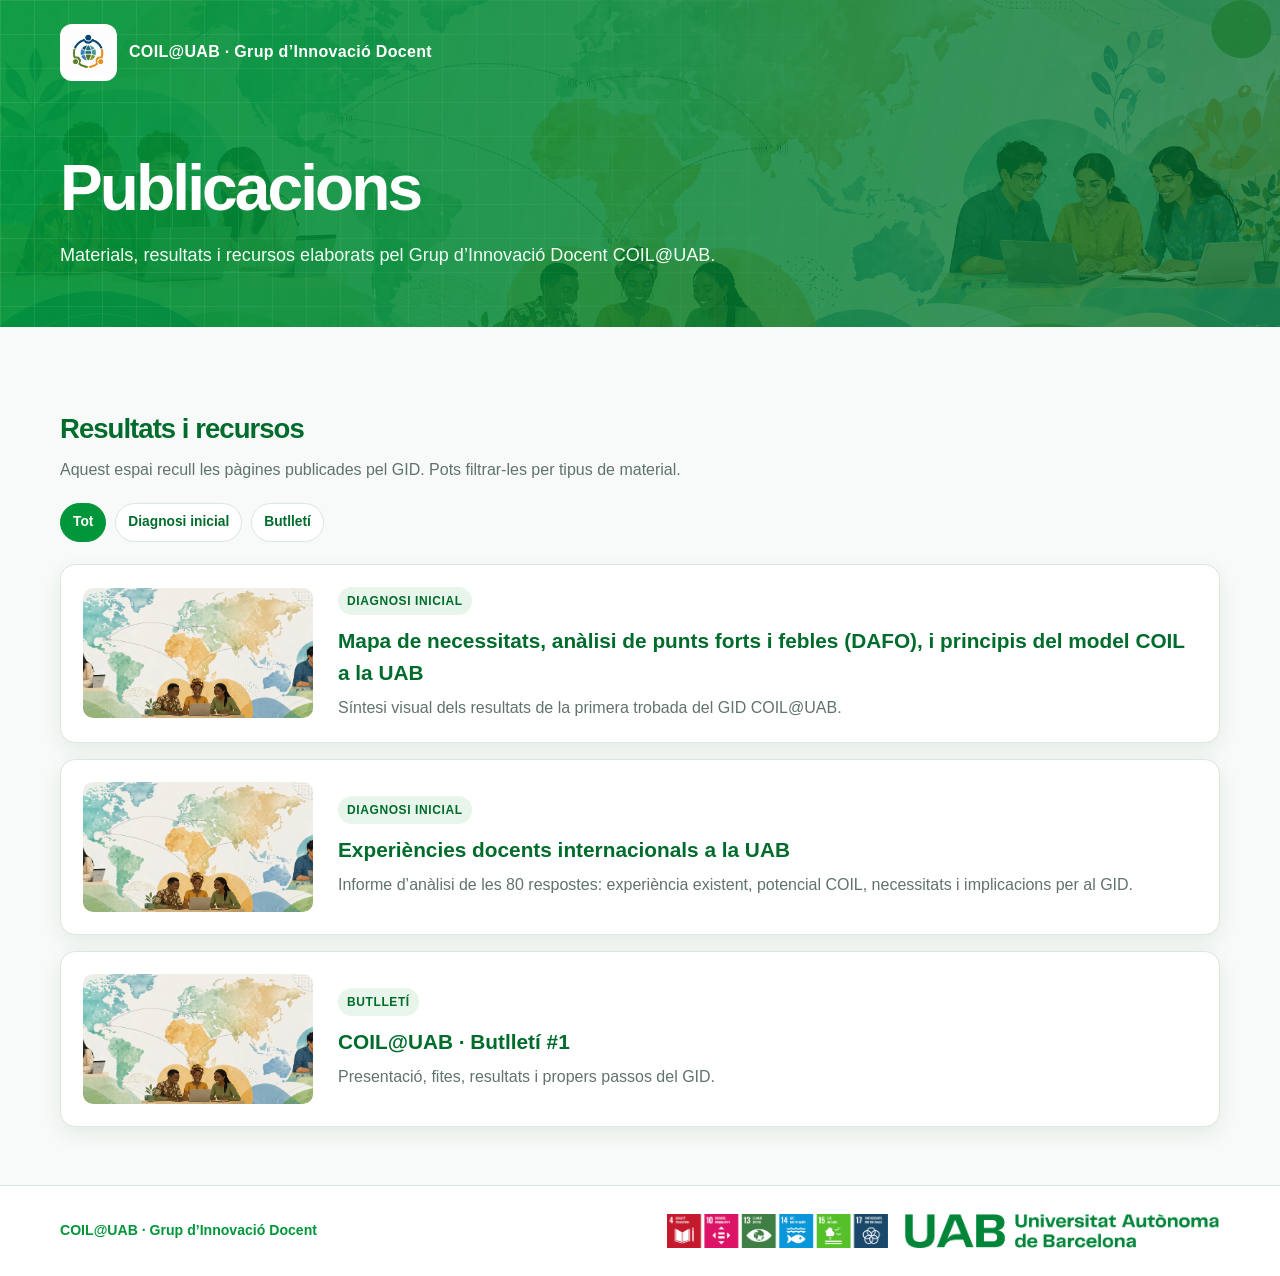
==== index.html @ 3a4523ae "Add publication filters to index" ====
<!doctype html><html lang="ca"><head><meta charset="utf-8"><meta name="viewport" content="width=device-width,initial-scale=1"><title>COIL@UAB | Publicacions</title><link rel="stylesheet" href="site.css"><style>.index-hero .hero-content{padding-top:74px}.publication-list{display:grid;gap:16px}.publication{display:grid;grid-template-columns:230px 1fr;gap:25px;align-items:center;padding:22px;text-decoration:none;color:inherit}.publication:hover{transform:translateY(-3px);box-shadow:0 12px 24px rgba(20,65,38,.14)}.publication img{width:100%;height:130px;object-fit:cover;border-radius:10px}.tag{display:inline-block;padding:5px 9px;border-radius:999px;background:var(--uab-soft);color:var(--uab-dark);font-weight:800;font-size:.75rem;text-transform:uppercase;letter-spacing:.05em}.publication h3{margin:10px 0 7px;color:var(--uab-dark);font-size:1.3rem}.publication p{margin:0;color:var(--muted)}.filters{display:flex;flex-wrap:wrap;gap:9px;margin:0 0 22px}.filter{padding:8px 12px;border:1px solid var(--line);border-radius:999px;background:#fff;color:var(--uab-dark);font:inherit;font-size:.86rem;font-weight:800;cursor:pointer}.filter[aria-pressed="true"],.filter:hover{background:var(--uab);border-color:var(--uab);color:#fff}.publication[hidden]{display:none}@media(max-width:650px){.publication{grid-template-columns:1fr}.publication img{height:155px}}</style><script src="site-shell.js" defer></script></head><body><header class="site-hero index-hero"><div data-site-header></div><div class="wrap hero-content"><h1>Publicacions</h1><p class="lead">Materials, resultats i recursos elaborats pel Grup d’Innovació Docent COIL@UAB.</p></div></header><main class="wrap page-main"><section><h2 class="section-title">Resultats i recursos</h2><p class="section-intro">Aquest espai recull les pàgines publicades pel GID. Pots filtrar-les per tipus de material.</p><div class="filters" role="group" aria-label="Filtra les publicacions"><button class="filter" type="button" data-filter="tot" aria-pressed="true">Tot</button><button class="filter" type="button" data-filter="diagnosi" aria-pressed="false">Diagnosi inicial</button><button class="filter" type="button" data-filter="butlleti" aria-pressed="false">Butlletí</button></div><div class="publication-list"><a class="publication card" data-tag="diagnosi" href="resultats-primera-trobada.html"><img src="COIL-UAB-Banner.png" alt="Mapa global i estudiants col·laborant"><div><span class="tag">DIAGNOSI INICIAL</span><h3>Mapa de necessitats, anàlisi de punts forts i febles (DAFO), i principis del model COIL a la UAB</h3><p>Síntesi visual dels resultats de la primera trobada del GID COIL@UAB.</p></div></a><a class="publication card" data-tag="diagnosi" href="informe-enquesta.html"><img src="COIL-UAB-Banner.png" alt="Mapa global i estudiants col·laborant"><div><span class="tag">DIAGNOSI INICIAL</span><h3>Experiències docents internacionals a la UAB</h3><p>Informe d’anàlisi de les 80 respostes: experiència existent, potencial COIL, necessitats i implicacions per al GID.</p></div></a><a class="publication card" data-tag="butlleti" href="butlleti-setembre-2026.html"><img src="COIL-UAB-Banner.png" alt="Mapa global i estudiants col·laborant"><div><span class="tag">BUTLLETÍ</span><h3>COIL@UAB · Butlletí #1</h3><p>Presentació, fites, resultats i propers passos del GID.</p></div></a></div></section></main><footer class="site-footer" data-site-footer></footer><script>document.querySelectorAll('.filter').forEach(button=>button.addEventListener('click',()=>{const filter=button.dataset.filter;document.querySelectorAll('.filter').forEach(item=>item.setAttribute('aria-pressed',String(item===button)));document.querySelectorAll('.publication').forEach(item=>item.hidden=filter!=='tot'&&item.dataset.tag!==filter)}));</script></body></html>
---- site.css ----
:root{--uab:#009639;--uab-dark:#006c2c;--uab-soft:#e7f5eb;--teal:#008b95;--teal-soft:#e1f4f5;--blue:#236e9e;--blue-soft:#e6f0f7;--gold:#bd851b;--gold-soft:#fbf2df;--violet:#72518d;--violet-soft:#f0ebf5;--coral:#b86457;--coral-soft:#f8eae7;--ink:#183229;--muted:#61736a;--paper:#f7faf8;--line:#d9e7dc;--shadow:0 7px 20px rgba(20,65,38,.08)}
*{box-sizing:border-box}html{scroll-behavior:smooth}body{margin:0;color:var(--ink);background:var(--paper);font-family:Telegraf,"Telegraf Bold",Arial,sans-serif;line-height:1.52}.wrap{width:min(1160px,calc(100% - 40px));margin:auto}.site-hero{color:#fff;background:linear-gradient(105deg,rgba(0,150,57,.93),rgba(0,108,44,.72)),url("COIL-UAB-Banner.png") center/cover;position:relative;overflow:hidden}.site-hero:after{content:"";position:absolute;inset:0;background-image:linear-gradient(rgba(255,255,255,.18) 1px,transparent 1px),linear-gradient(90deg,rgba(255,255,255,.18) 1px,transparent 1px);background-size:34px 34px;mask-image:linear-gradient(90deg,#000,transparent 82%);opacity:.45;pointer-events:none}.site-brand{position:relative;z-index:1;display:flex;align-items:center;gap:12px;padding:24px 0 0;color:#fff;text-decoration:none;font-weight:800;letter-spacing:.02em}.site-brand img{width:57px;height:57px;object-fit:contain;background:#fff;border-radius:12px;padding:4px}.hero-content{position:relative;z-index:1;padding:32px 0 58px}.eyebrow{margin:0 0 10px;color:#e1f6e7;font-size:.8rem;font-weight:800;text-transform:uppercase;letter-spacing:.09em}.hero-content h1{max-width:1020px;margin:0;font-size:clamp(2.1rem,5vw,4.25rem);line-height:1.04;letter-spacing:-.045em}.lead{max-width:865px;margin:20px 0 0;color:#f0fff4;font-size:1.13rem}.chips{display:flex;flex-wrap:wrap;gap:9px;margin-top:24px}.chip{padding:7px 11px;border:1px solid rgba(255,255,255,.48);border-radius:999px;font-size:.86rem}.page-main{padding:38px 0 58px}.page-main section{margin-top:43px}.section-title{margin:0 0 8px;color:var(--uab-dark);font-size:1.72rem;letter-spacing:-.035em}.number{display:inline-grid;place-items:center;width:31px;height:31px;margin-right:9px;border-radius:50%;background:var(--uab);color:#fff;font-size:.9rem;vertical-align:3px}.section-intro{max-width:930px;margin:0 0 21px;color:var(--muted)}.panel,.card,.kpi{background:#fff;border:1px solid var(--line);border-radius:15px;box-shadow:var(--shadow)}.panel{padding:21px}.panel h3{margin:0 0 6px;color:var(--uab-dark);font-size:1.08rem}.panel>p{margin:0 0 16px;color:var(--muted);font-size:.93rem}.two{display:grid;grid-template-columns:1fr 1fr;gap:19px}.bars{display:grid;gap:11px}.bar-row{display:grid;grid-template-columns:minmax(160px,1.35fr) minmax(85px,2fr) 70px;gap:10px;align-items:center;font-size:.86rem}.bar-track{height:14px;border-radius:999px;overflow:hidden;background:#e7eee9}.bar-fill{display:block;height:100%;min-width:3px;border-radius:inherit;background:linear-gradient(90deg,var(--uab),#64be79)}.bar-fill.teal{background:linear-gradient(90deg,var(--teal),#65b8c0)}.bar-fill.blue{background:linear-gradient(90deg,var(--blue),#78a9cc)}.bar-fill.gold{background:linear-gradient(90deg,var(--gold),#e1ba65)}.bar-fill.violet{background:linear-gradient(90deg,var(--violet),#ad92c2)}.bar-fill.coral{background:linear-gradient(90deg,var(--coral),#db9a90)}.bar-value{text-align:right;color:var(--uab-dark);font-weight:800;white-space:nowrap}.pie-layout{display:grid;grid-template-columns:160px 1fr;gap:20px;align-items:center}.pie{width:156px;aspect-ratio:1;border-radius:50%;position:relative;box-shadow:inset 0 0 0 1px rgba(0,0,0,.04)}.pie:after{content:"";position:absolute;inset:31%;border-radius:50%;background:#fff}.legend{display:grid;gap:8px;font-size:.9rem}.legend span{display:flex;gap:8px;align-items:center}.dot{width:11px;height:11px;border-radius:50%;flex:0 0 11px}.site-footer{padding:28px 0;background:#fff;border-top:1px solid var(--line)}.footer-grid{display:grid;grid-template-columns:1fr auto;gap:22px;align-items:center;color:var(--muted);font-size:.88rem}.footer-grid a{color:var(--uab);font-weight:800;text-decoration:none}.footer-grid a:hover{text-decoration:underline}.footer-logos{display:flex;align-items:center;gap:16px}.ods,.uab{width:auto;height:34px;max-width:100%;display:block}@media(max-width:860px){.two{grid-template-columns:1fr}.bar-row{grid-template-columns:minmax(140px,1.35fr) minmax(80px,2fr) 66px}}@media(max-width:590px){.wrap{width:min(100% - 28px,1160px)}.site-brand{font-size:.9rem}.site-brand img{width:49px;height:49px}.hero-content{padding-bottom:45px}.footer-grid{grid-template-columns:1fr}.ods,.uab{height:28px}.pie-layout{grid-template-columns:130px 1fr;gap:13px}.pie{width:130px}.bar-row{grid-template-columns:minmax(110px,1.2fr) minmax(56px,1fr) 54px;font-size:.78rem}}
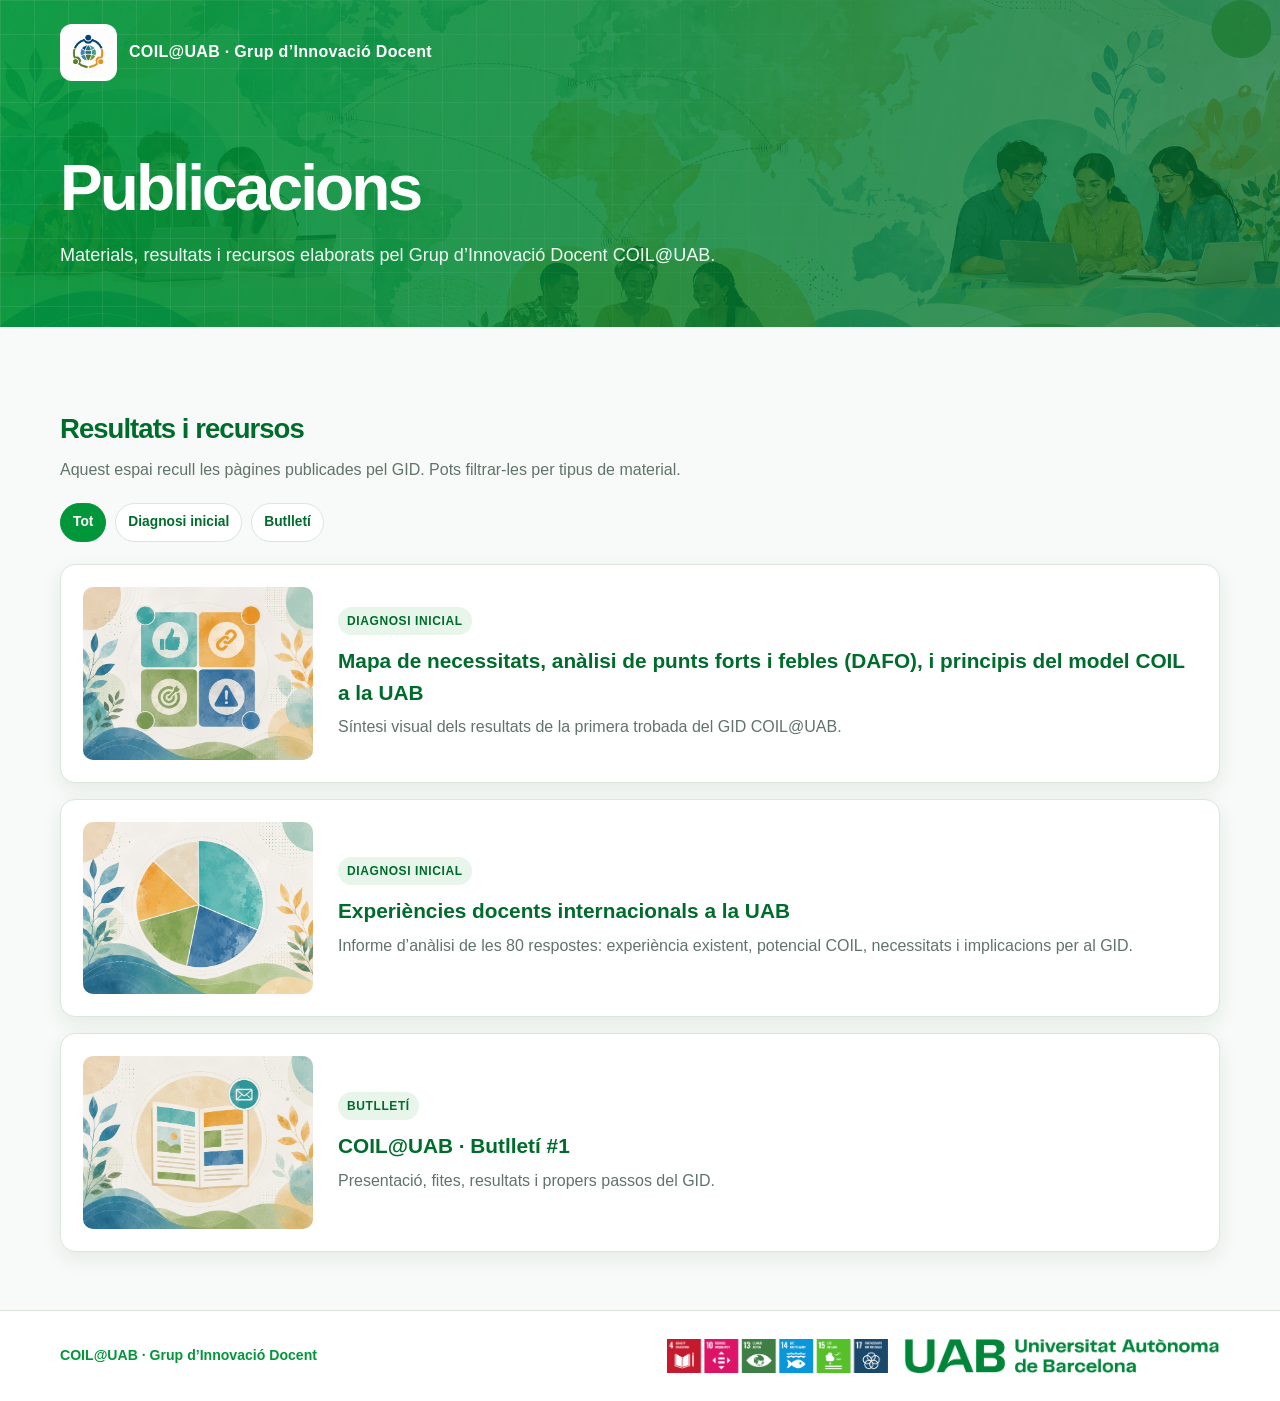
==== commit c8f0b4d9: "Use 4 by 3 publication thumbnails" ====
--- a/index.html
+++ b/index.html
@@ -1 +1 @@
-<!doctype html><html lang="ca"><head><meta charset="utf-8"><meta name="viewport" content="width=device-width,initial-scale=1"><title>COIL@UAB | Publicacions</title><link rel="stylesheet" href="site.css"><style>.index-hero .hero-content{padding-top:74px}.publication-list{display:grid;gap:16px}.publication{display:grid;grid-template-columns:230px 1fr;gap:25px;align-items:center;padding:22px;text-decoration:none;color:inherit}.publication:hover{transform:translateY(-3px);box-shadow:0 12px 24px rgba(20,65,38,.14)}.publication img{width:100%;height:130px;object-fit:cover;border-radius:10px}.tag{display:inline-block;padding:5px 9px;border-radius:999px;background:var(--uab-soft);color:var(--uab-dark);font-weight:800;font-size:.75rem;text-transform:uppercase;letter-spacing:.05em}.publication h3{margin:10px 0 7px;color:var(--uab-dark);font-size:1.3rem}.publication p{margin:0;color:var(--muted)}.filters{display:flex;flex-wrap:wrap;gap:9px;margin:0 0 22px}.filter{padding:8px 12px;border:1px solid var(--line);border-radius:999px;background:#fff;color:var(--uab-dark);font:inherit;font-size:.86rem;font-weight:800;cursor:pointer}.filter[aria-pressed="true"],.filter:hover{background:var(--uab);border-color:var(--uab);color:#fff}.publication[hidden]{display:none}@media(max-width:650px){.publication{grid-template-columns:1fr}.publication img{height:155px}}</style><script src="site-shell.js" defer></script></head><body><header class="site-hero index-hero"><div data-site-header></div><div class="wrap hero-content"><h1>Publicacions</h1><p class="lead">Materials, resultats i recursos elaborats pel Grup d’Innovació Docent COIL@UAB.</p></div></header><main class="wrap page-main"><section><h2 class="section-title">Resultats i recursos</h2><p class="section-intro">Aquest espai recull les pàgines publicades pel GID. Pots filtrar-les per tipus de material.</p><div class="filters" role="group" aria-label="Filtra les publicacions"><button class="filter" type="button" data-filter="tot" aria-pressed="true">Tot</button><button class="filter" type="button" data-filter="diagnosi" aria-pressed="false">Diagnosi inicial</button><button class="filter" type="button" data-filter="butlleti" aria-pressed="false">Butlletí</button></div><div class="publication-list"><a class="publication card" data-tag="diagnosi" href="resultats-primera-trobada.html"><img src="COIL-UAB-Banner.png" alt="Mapa global i estudiants col·laborant"><div><span class="tag">DIAGNOSI INICIAL</span><h3>Mapa de necessitats, anàlisi de punts forts i febles (DAFO), i principis del model COIL a la UAB</h3><p>Síntesi visual dels resultats de la primera trobada del GID COIL@UAB.</p></div></a><a class="publication card" data-tag="diagnosi" href="informe-enquesta.html"><img src="COIL-UAB-Banner.png" alt="Mapa global i estudiants col·laborant"><div><span class="tag">DIAGNOSI INICIAL</span><h3>Experiències docents internacionals a la UAB</h3><p>Informe d’anàlisi de les 80 respostes: experiència existent, potencial COIL, necessitats i implicacions per al GID.</p></div></a><a class="publication card" data-tag="butlleti" href="butlleti-setembre-2026.html"><img src="COIL-UAB-Banner.png" alt="Mapa global i estudiants col·laborant"><div><span class="tag">BUTLLETÍ</span><h3>COIL@UAB · Butlletí #1</h3><p>Presentació, fites, resultats i propers passos del GID.</p></div></a></div></section></main><footer class="site-footer" data-site-footer></footer><script>document.querySelectorAll('.filter').forEach(button=>button.addEventListener('click',()=>{const filter=button.dataset.filter;document.querySelectorAll('.filter').forEach(item=>item.setAttribute('aria-pressed',String(item===button)));document.querySelectorAll('.publication').forEach(item=>item.hidden=filter!=='tot'&&item.dataset.tag!==filter)}));</script></body></html>
+<!doctype html><html lang="ca"><head><meta charset="utf-8"><meta name="viewport" content="width=device-width,initial-scale=1"><title>COIL@UAB | Publicacions</title><link rel="stylesheet" href="site.css"><style>.index-hero .hero-content{padding-top:74px}.publication-list{display:grid;gap:16px}.publication{display:grid;grid-template-columns:230px 1fr;gap:25px;align-items:center;padding:22px;text-decoration:none;color:inherit}.publication:hover{transform:translateY(-3px);box-shadow:0 12px 24px rgba(20,65,38,.14)}.publication img{width:100%;height:auto;aspect-ratio:4/3;object-fit:cover;border-radius:10px}.tag{display:inline-block;padding:5px 9px;border-radius:999px;background:var(--uab-soft);color:var(--uab-dark);font-weight:800;font-size:.75rem;text-transform:uppercase;letter-spacing:.05em}.publication h3{margin:10px 0 7px;color:var(--uab-dark);font-size:1.3rem}.publication p{margin:0;color:var(--muted)}.filters{display:flex;flex-wrap:wrap;gap:9px;margin:0 0 22px}.filter{padding:8px 12px;border:1px solid var(--line);border-radius:999px;background:#fff;color:var(--uab-dark);font:inherit;font-size:.86rem;font-weight:800;cursor:pointer}.filter[aria-pressed="true"],.filter:hover{background:var(--uab);border-color:var(--uab);color:#fff}.publication[hidden]{display:none}@media(max-width:650px){.publication{grid-template-columns:1fr}.publication img{height:auto}}</style><script src="site-shell.js" defer></script></head><body><header class="site-hero index-hero"><div data-site-header></div><div class="wrap hero-content"><h1>Publicacions</h1><p class="lead">Materials, resultats i recursos elaborats pel Grup d’Innovació Docent COIL@UAB.</p></div></header><main class="wrap page-main"><section><h2 class="section-title">Resultats i recursos</h2><p class="section-intro">Aquest espai recull les pàgines publicades pel GID. Pots filtrar-les per tipus de material.</p><div class="filters" role="group" aria-label="Filtra les publicacions"><button class="filter" type="button" data-filter="tot" aria-pressed="true">Tot</button><button class="filter" type="button" data-filter="diagnosi" aria-pressed="false">Diagnosi inicial</button><button class="filter" type="button" data-filter="butlleti" aria-pressed="false">Butlletí</button></div><div class="publication-list"><a class="publication card" data-tag="diagnosi" href="resultats-primera-trobada.html"><img src="COIL-UAB-Banner.png" alt="Mapa global i estudiants col·laborant"><div><span class="tag">DIAGNOSI INICIAL</span><h3>Mapa de necessitats, anàlisi de punts forts i febles (DAFO), i principis del model COIL a la UAB</h3><p>Síntesi visual dels resultats de la primera trobada del GID COIL@UAB.</p></div></a><a class="publication card" data-tag="diagnosi" href="informe-enquesta.html"><img src="COIL-UAB-Banner.png" alt="Mapa global i estudiants col·laborant"><div><span class="tag">DIAGNOSI INICIAL</span><h3>Experiències docents internacionals a la UAB</h3><p>Informe d’anàlisi de les 80 respostes: experiència existent, potencial COIL, necessitats i implicacions per al GID.</p></div></a><a class="publication card" data-tag="butlleti" href="butlleti-setembre-2026.html"><img src="COIL-UAB-Banner.png" alt="Mapa global i estudiants col·laborant"><div><span class="tag">BUTLLETÍ</span><h3>COIL@UAB · Butlletí #1</h3><p>Presentació, fites, resultats i propers passos del GID.</p></div></a></div></section></main><footer class="site-footer" data-site-footer></footer><script>document.querySelectorAll('.filter').forEach(button=>button.addEventListener('click',()=>{const filter=button.dataset.filter;document.querySelectorAll('.filter').forEach(item=>item.setAttribute('aria-pressed',String(item===button)));document.querySelectorAll('.publication').forEach(item=>item.hidden=filter!=='tot'&&item.dataset.tag!==filter)}));</script></body></html>
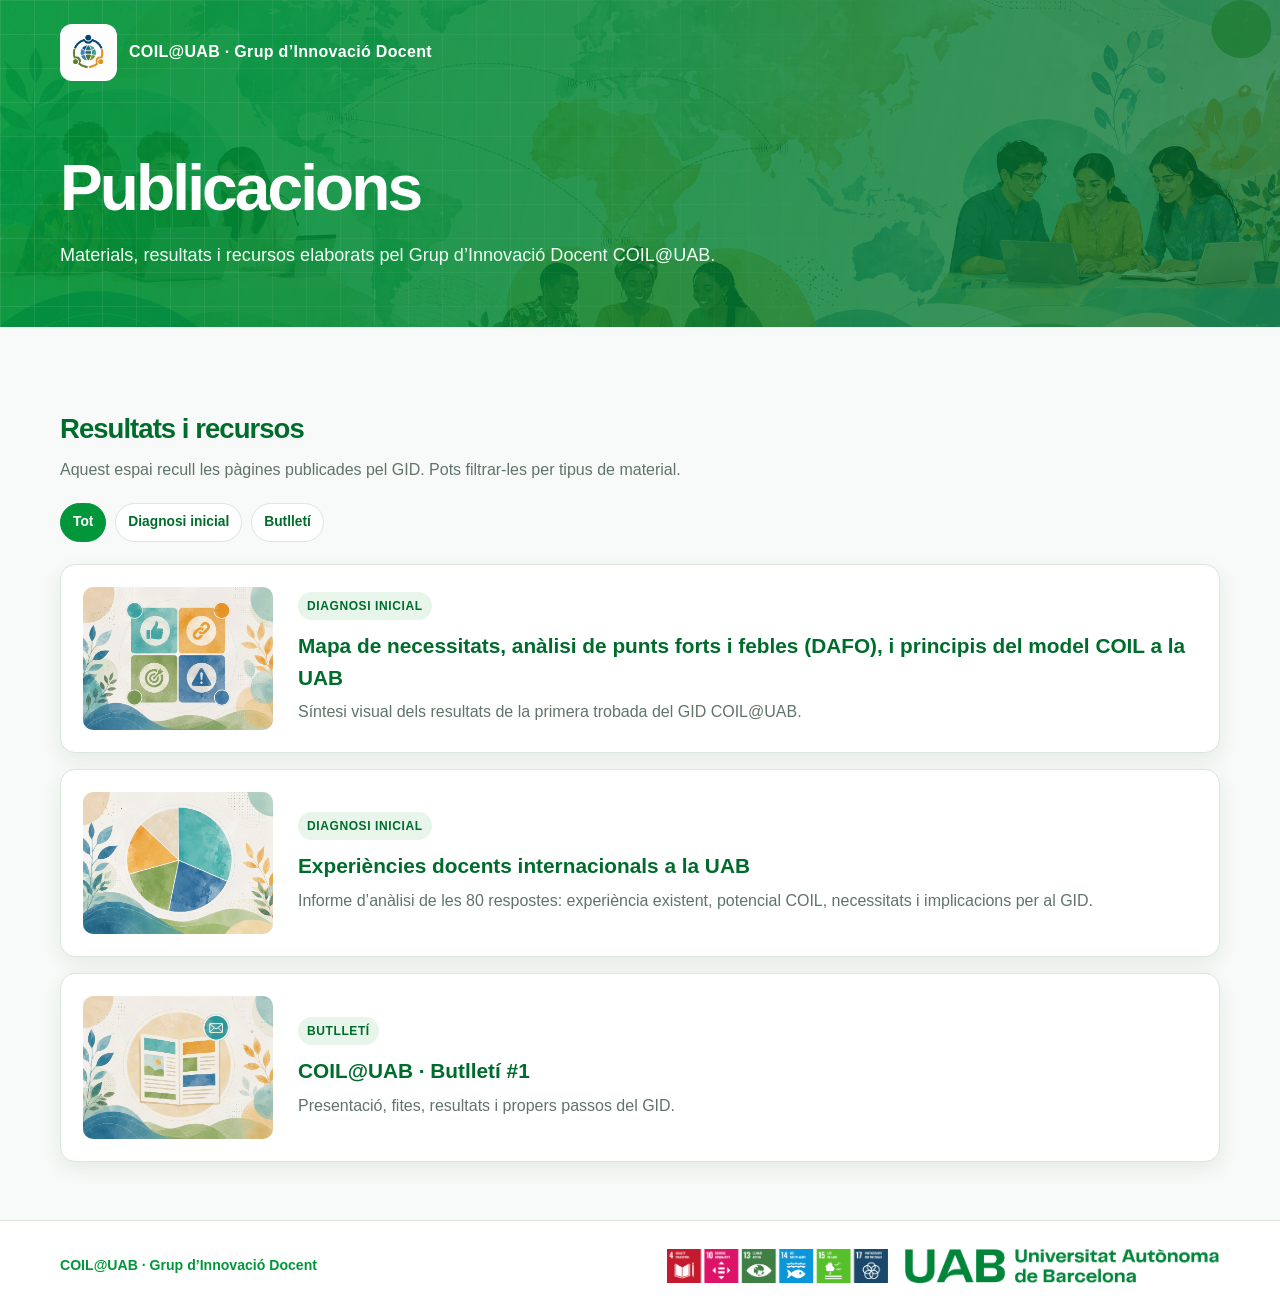
==== commit 725c73ca: "Reduce publication thumbnail size" ====
--- a/index.html
+++ b/index.html
@@ -1 +1 @@
-<!doctype html><html lang="ca"><head><meta charset="utf-8"><meta name="viewport" content="width=device-width,initial-scale=1"><title>COIL@UAB | Publicacions</title><link rel="stylesheet" href="site.css"><style>.index-hero .hero-content{padding-top:74px}.publication-list{display:grid;gap:16px}.publication{display:grid;grid-template-columns:230px 1fr;gap:25px;align-items:center;padding:22px;text-decoration:none;color:inherit}.publication:hover{transform:translateY(-3px);box-shadow:0 12px 24px rgba(20,65,38,.14)}.publication img{width:100%;height:auto;aspect-ratio:4/3;object-fit:cover;border-radius:10px}.tag{display:inline-block;padding:5px 9px;border-radius:999px;background:var(--uab-soft);color:var(--uab-dark);font-weight:800;font-size:.75rem;text-transform:uppercase;letter-spacing:.05em}.publication h3{margin:10px 0 7px;color:var(--uab-dark);font-size:1.3rem}.publication p{margin:0;color:var(--muted)}.filters{display:flex;flex-wrap:wrap;gap:9px;margin:0 0 22px}.filter{padding:8px 12px;border:1px solid var(--line);border-radius:999px;background:#fff;color:var(--uab-dark);font:inherit;font-size:.86rem;font-weight:800;cursor:pointer}.filter[aria-pressed="true"],.filter:hover{background:var(--uab);border-color:var(--uab);color:#fff}.publication[hidden]{display:none}@media(max-width:650px){.publication{grid-template-columns:1fr}.publication img{height:auto}}</style><script src="site-shell.js" defer></script></head><body><header class="site-hero index-hero"><div data-site-header></div><div class="wrap hero-content"><h1>Publicacions</h1><p class="lead">Materials, resultats i recursos elaborats pel Grup d’Innovació Docent COIL@UAB.</p></div></header><main class="wrap page-main"><section><h2 class="section-title">Resultats i recursos</h2><p class="section-intro">Aquest espai recull les pàgines publicades pel GID. Pots filtrar-les per tipus de material.</p><div class="filters" role="group" aria-label="Filtra les publicacions"><button class="filter" type="button" data-filter="tot" aria-pressed="true">Tot</button><button class="filter" type="button" data-filter="diagnosi" aria-pressed="false">Diagnosi inicial</button><button class="filter" type="button" data-filter="butlleti" aria-pressed="false">Butlletí</button></div><div class="publication-list"><a class="publication card" data-tag="diagnosi" href="resultats-primera-trobada.html"><img src="COIL-UAB-Banner.png" alt="Mapa global i estudiants col·laborant"><div><span class="tag">DIAGNOSI INICIAL</span><h3>Mapa de necessitats, anàlisi de punts forts i febles (DAFO), i principis del model COIL a la UAB</h3><p>Síntesi visual dels resultats de la primera trobada del GID COIL@UAB.</p></div></a><a class="publication card" data-tag="diagnosi" href="informe-enquesta.html"><img src="COIL-UAB-Banner.png" alt="Mapa global i estudiants col·laborant"><div><span class="tag">DIAGNOSI INICIAL</span><h3>Experiències docents internacionals a la UAB</h3><p>Informe d’anàlisi de les 80 respostes: experiència existent, potencial COIL, necessitats i implicacions per al GID.</p></div></a><a class="publication card" data-tag="butlleti" href="butlleti-setembre-2026.html"><img src="COIL-UAB-Banner.png" alt="Mapa global i estudiants col·laborant"><div><span class="tag">BUTLLETÍ</span><h3>COIL@UAB · Butlletí #1</h3><p>Presentació, fites, resultats i propers passos del GID.</p></div></a></div></section></main><footer class="site-footer" data-site-footer></footer><script>document.querySelectorAll('.filter').forEach(button=>button.addEventListener('click',()=>{const filter=button.dataset.filter;document.querySelectorAll('.filter').forEach(item=>item.setAttribute('aria-pressed',String(item===button)));document.querySelectorAll('.publication').forEach(item=>item.hidden=filter!=='tot'&&item.dataset.tag!==filter)}));</script></body></html>
+<!doctype html><html lang="ca"><head><meta charset="utf-8"><meta name="viewport" content="width=device-width,initial-scale=1"><title>COIL@UAB | Publicacions</title><link rel="stylesheet" href="site.css"><style>.index-hero .hero-content{padding-top:74px}.publication-list{display:grid;gap:16px}.publication{display:grid;grid-template-columns:190px 1fr;gap:25px;align-items:center;padding:22px;text-decoration:none;color:inherit}.publication:hover{transform:translateY(-3px);box-shadow:0 12px 24px rgba(20,65,38,.14)}.publication img{width:100%;height:auto;aspect-ratio:4/3;object-fit:cover;border-radius:10px}.tag{display:inline-block;padding:5px 9px;border-radius:999px;background:var(--uab-soft);color:var(--uab-dark);font-weight:800;font-size:.75rem;text-transform:uppercase;letter-spacing:.05em}.publication h3{margin:10px 0 7px;color:var(--uab-dark);font-size:1.3rem}.publication p{margin:0;color:var(--muted)}.filters{display:flex;flex-wrap:wrap;gap:9px;margin:0 0 22px}.filter{padding:8px 12px;border:1px solid var(--line);border-radius:999px;background:#fff;color:var(--uab-dark);font:inherit;font-size:.86rem;font-weight:800;cursor:pointer}.filter[aria-pressed="true"],.filter:hover{background:var(--uab);border-color:var(--uab);color:#fff}.publication[hidden]{display:none}@media(max-width:650px){.publication{grid-template-columns:1fr}.publication img{height:auto}}</style><script src="site-shell.js" defer></script></head><body><header class="site-hero index-hero"><div data-site-header></div><div class="wrap hero-content"><h1>Publicacions</h1><p class="lead">Materials, resultats i recursos elaborats pel Grup d’Innovació Docent COIL@UAB.</p></div></header><main class="wrap page-main"><section><h2 class="section-title">Resultats i recursos</h2><p class="section-intro">Aquest espai recull les pàgines publicades pel GID. Pots filtrar-les per tipus de material.</p><div class="filters" role="group" aria-label="Filtra les publicacions"><button class="filter" type="button" data-filter="tot" aria-pressed="true">Tot</button><button class="filter" type="button" data-filter="diagnosi" aria-pressed="false">Diagnosi inicial</button><button class="filter" type="button" data-filter="butlleti" aria-pressed="false">Butlletí</button></div><div class="publication-list"><a class="publication card" data-tag="diagnosi" href="resultats-primera-trobada.html"><img src="COIL-UAB-Banner.png" alt="Mapa global i estudiants col·laborant"><div><span class="tag">DIAGNOSI INICIAL</span><h3>Mapa de necessitats, anàlisi de punts forts i febles (DAFO), i principis del model COIL a la UAB</h3><p>Síntesi visual dels resultats de la primera trobada del GID COIL@UAB.</p></div></a><a class="publication card" data-tag="diagnosi" href="informe-enquesta.html"><img src="COIL-UAB-Banner.png" alt="Mapa global i estudiants col·laborant"><div><span class="tag">DIAGNOSI INICIAL</span><h3>Experiències docents internacionals a la UAB</h3><p>Informe d’anàlisi de les 80 respostes: experiència existent, potencial COIL, necessitats i implicacions per al GID.</p></div></a><a class="publication card" data-tag="butlleti" href="butlleti-setembre-2026.html"><img src="COIL-UAB-Banner.png" alt="Mapa global i estudiants col·laborant"><div><span class="tag">BUTLLETÍ</span><h3>COIL@UAB · Butlletí #1</h3><p>Presentació, fites, resultats i propers passos del GID.</p></div></a></div></section></main><footer class="site-footer" data-site-footer></footer><script>document.querySelectorAll('.filter').forEach(button=>button.addEventListener('click',()=>{const filter=button.dataset.filter;document.querySelectorAll('.filter').forEach(item=>item.setAttribute('aria-pressed',String(item===button)));document.querySelectorAll('.publication').forEach(item=>item.hidden=filter!=='tot'&&item.dataset.tag!==filter)}));</script></body></html>
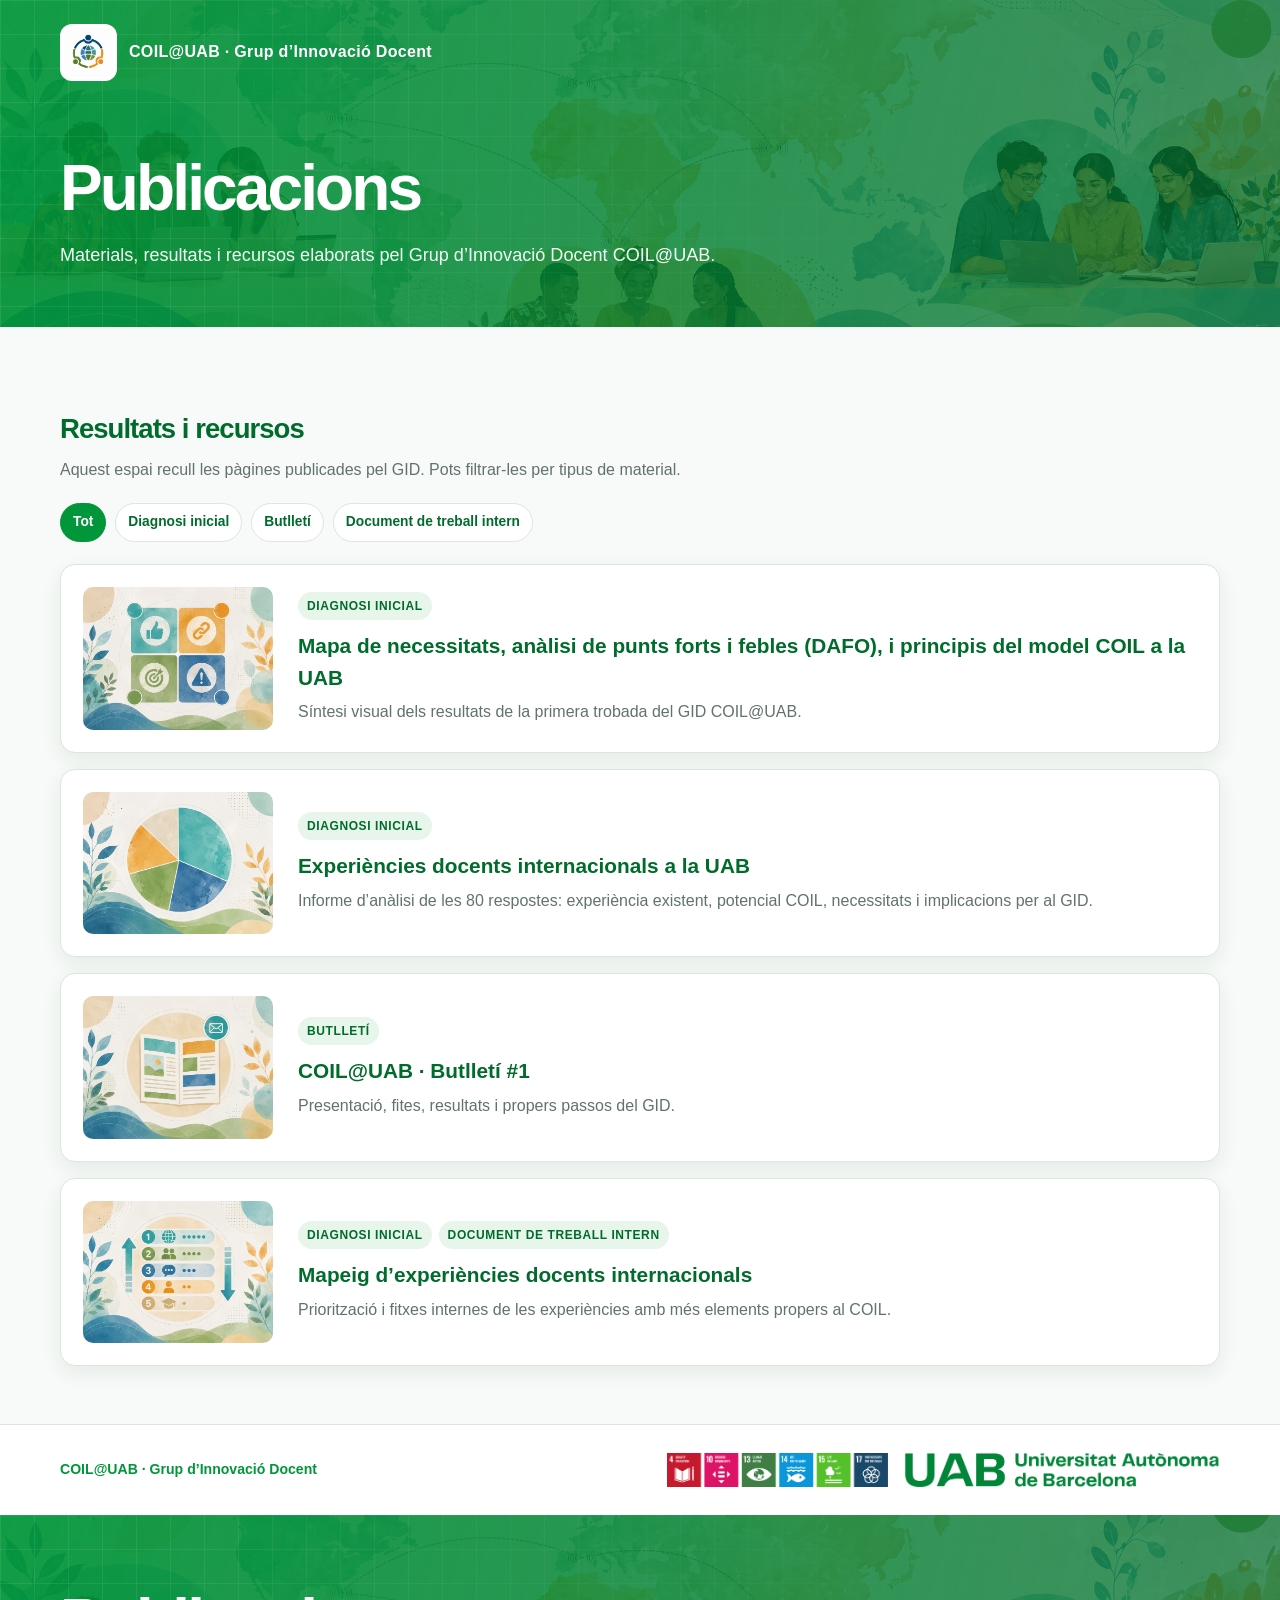
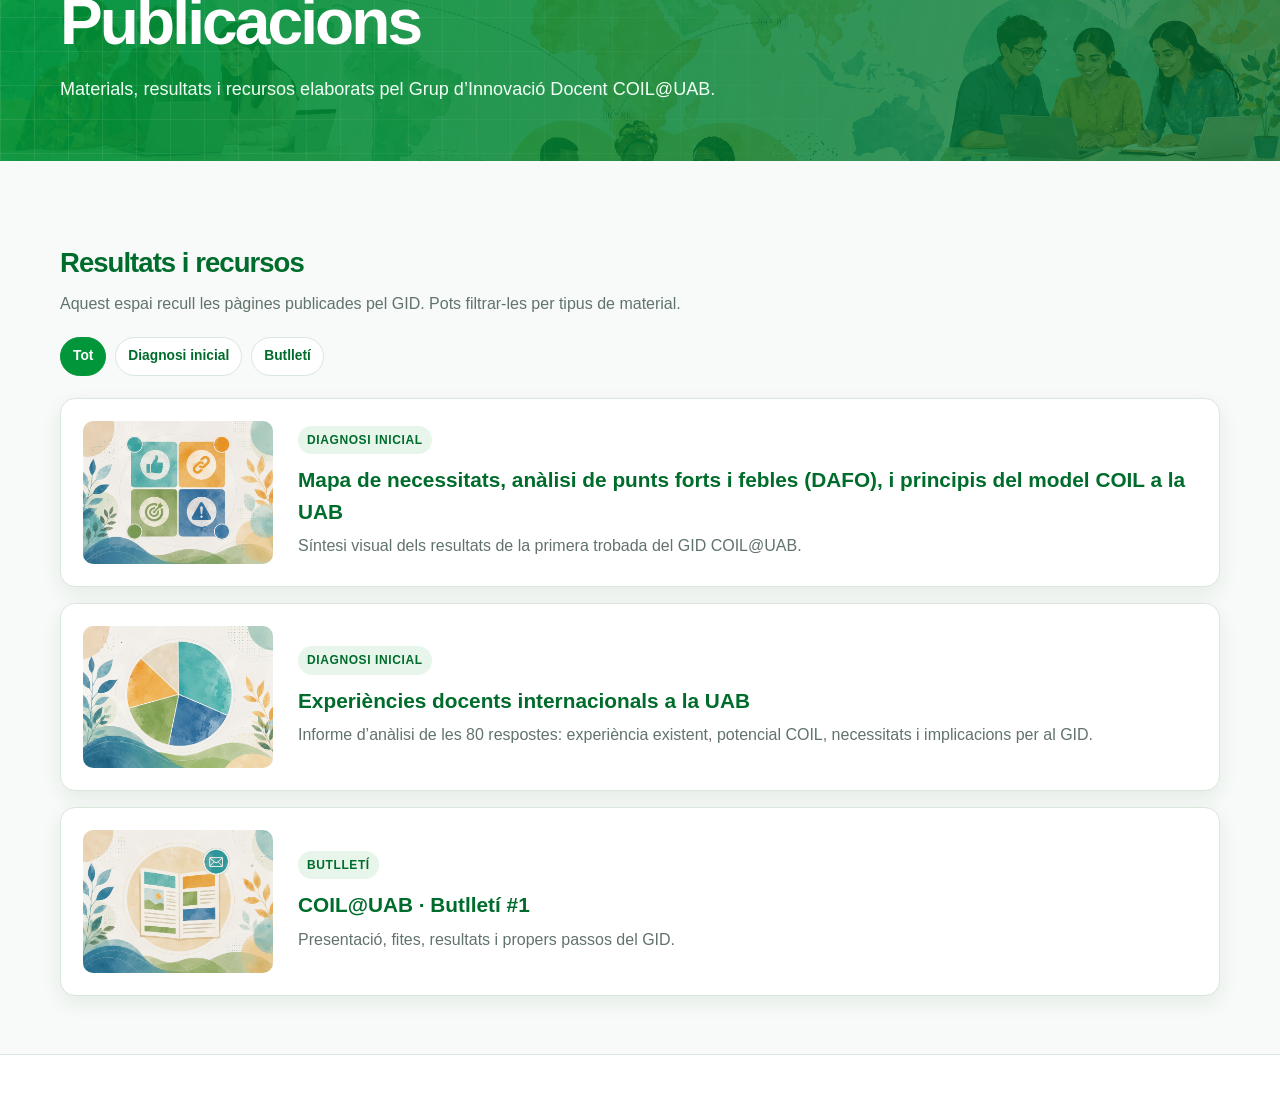
==== commit 0562bc8e: "Afegeix el mapeig intern a l'índex" ====
--- a/index.html
+++ b/index.html
@@ -1 +1 @@
-<!doctype html><html lang="ca"><head><meta charset="utf-8"><meta name="viewport" content="width=device-width,initial-scale=1"><title>COIL@UAB | Publicacions</title><link rel="stylesheet" href="site.css"><style>.index-hero .hero-content{padding-top:74px}.publication-list{display:grid;gap:16px}.publication{display:grid;grid-template-columns:190px 1fr;gap:25px;align-items:center;padding:22px;text-decoration:none;color:inherit}.publication:hover{transform:translateY(-3px);box-shadow:0 12px 24px rgba(20,65,38,.14)}.publication img{width:100%;height:auto;aspect-ratio:4/3;object-fit:cover;border-radius:10px}.tag{display:inline-block;padding:5px 9px;border-radius:999px;background:var(--uab-soft);color:var(--uab-dark);font-weight:800;font-size:.75rem;text-transform:uppercase;letter-spacing:.05em}.publication h3{margin:10px 0 7px;color:var(--uab-dark);font-size:1.3rem}.publication p{margin:0;color:var(--muted)}.filters{display:flex;flex-wrap:wrap;gap:9px;margin:0 0 22px}.filter{padding:8px 12px;border:1px solid var(--line);border-radius:999px;background:#fff;color:var(--uab-dark);font:inherit;font-size:.86rem;font-weight:800;cursor:pointer}.filter[aria-pressed="true"],.filter:hover{background:var(--uab);border-color:var(--uab);color:#fff}.publication[hidden]{display:none}@media(max-width:650px){.publication{grid-template-columns:1fr}.publication img{height:auto}}</style><script src="site-shell.js" defer></script></head><body><header class="site-hero index-hero"><div data-site-header></div><div class="wrap hero-content"><h1>Publicacions</h1><p class="lead">Materials, resultats i recursos elaborats pel Grup d’Innovació Docent COIL@UAB.</p></div></header><main class="wrap page-main"><section><h2 class="section-title">Resultats i recursos</h2><p class="section-intro">Aquest espai recull les pàgines publicades pel GID. Pots filtrar-les per tipus de material.</p><div class="filters" role="group" aria-label="Filtra les publicacions"><button class="filter" type="button" data-filter="tot" aria-pressed="true">Tot</button><button class="filter" type="button" data-filter="diagnosi" aria-pressed="false">Diagnosi inicial</button><button class="filter" type="button" data-filter="butlleti" aria-pressed="false">Butlletí</button></div><div class="publication-list"><a class="publication card" data-tag="diagnosi" href="resultats-primera-trobada.html"><img src="COIL-UAB-Banner.png" alt="Mapa global i estudiants col·laborant"><div><span class="tag">DIAGNOSI INICIAL</span><h3>Mapa de necessitats, anàlisi de punts forts i febles (DAFO), i principis del model COIL a la UAB</h3><p>Síntesi visual dels resultats de la primera trobada del GID COIL@UAB.</p></div></a><a class="publication card" data-tag="diagnosi" href="informe-enquesta.html"><img src="COIL-UAB-Banner.png" alt="Mapa global i estudiants col·laborant"><div><span class="tag">DIAGNOSI INICIAL</span><h3>Experiències docents internacionals a la UAB</h3><p>Informe d’anàlisi de les 80 respostes: experiència existent, potencial COIL, necessitats i implicacions per al GID.</p></div></a><a class="publication card" data-tag="butlleti" href="butlleti-setembre-2026.html"><img src="COIL-UAB-Banner.png" alt="Mapa global i estudiants col·laborant"><div><span class="tag">BUTLLETÍ</span><h3>COIL@UAB · Butlletí #1</h3><p>Presentació, fites, resultats i propers passos del GID.</p></div></a></div></section></main><footer class="site-footer" data-site-footer></footer><script>document.querySelectorAll('.filter').forEach(button=>button.addEventListener('click',()=>{const filter=button.dataset.filter;document.querySelectorAll('.filter').forEach(item=>item.setAttribute('aria-pressed',String(item===button)));document.querySelectorAll('.publication').forEach(item=>item.hidden=filter!=='tot'&&item.dataset.tag!==filter)}));</script></body></html>
+<!doctype html><html lang="ca"><head><meta charset="utf-8"><meta name="viewport" content="width=device-width,initial-scale=1"><title>COIL@UAB | Publicacions</title><link rel="stylesheet" href="site.css"><style>.index-hero .hero-content{padding-top:74px}.publication-list{display:grid;gap:16px}.publication{display:grid;grid-template-columns:230px 1fr;gap:25px;align-items:center;padding:22px;text-decoration:none;color:inherit}.publication:hover{transform:translateY(-3px);box-shadow:0 12px 24px rgba(20,65,38,.14)}.publication img{width:100%;height:130px;object-fit:cover;border-radius:10px}.tags{display:flex;flex-wrap:wrap;gap:7px}.tag{display:inline-block;padding:5px 9px;border-radius:999px;background:var(--uab-soft);color:var(--uab-dark);font-weight:800;font-size:.75rem;text-transform:uppercase;letter-spacing:.05em}.publication h3{margin:10px 0 7px;color:var(--uab-dark);font-size:1.3rem}.publication p{margin:0;color:var(--muted)}.filters{display:flex;flex-wrap:wrap;gap:9px;margin:0 0 22px}.filter{padding:8px 12px;border:1px solid var(--line);border-radius:999px;background:#fff;color:var(--uab-dark);font:inherit;font-size:.86rem;font-weight:800;cursor:pointer}.filter[aria-pressed="true"],.filter:hover{background:var(--uab);border-color:var(--uab);color:#fff}.publication[hidden]{display:none}@media(max-width:650px){.publication{grid-template-columns:1fr}.publication img{height:155px}}</style><script src="site-shell.js" defer></script></head><body><header class="site-hero index-hero"><div data-site-header></div><div class="wrap hero-content"><h1>Publicacions</h1><p class="lead">Materials, resultats i recursos elaborats pel Grup d’Innovació Docent COIL@UAB.</p></div></header><main class="wrap page-main"><section><h2 class="section-title">Resultats i recursos</h2><p class="section-intro">Aquest espai recull les pàgines publicades pel GID. Pots filtrar-les per tipus de material.</p><div class="filters" role="group" aria-label="Filtra les publicacions"><button class="filter" type="button" data-filter="tot" aria-pressed="true">Tot</button><button class="filter" type="button" data-filter="diagnosi" aria-pressed="false">Diagnosi inicial</button><button class="filter" type="button" data-filter="butlleti" aria-pressed="false">Butlletí</button><button class="filter" type="button" data-filter="intern" aria-pressed="false">Document de treball intern</button></div><div class="publication-list"><a class="publication card" data-tags="diagnosi" href="resultats-primera-trobada.html"><img src="COIL-UAB-Banner.png" alt="Mapa global i estudiants col·laborant"><div><div class="tags"><span class="tag">DIAGNOSI INICIAL</span></div><h3>Mapa de necessitats, anàlisi de punts forts i febles (DAFO), i principis del model COIL a la UAB</h3><p>Síntesi visual dels resultats de la primera trobada del GID COIL@UAB.</p></div></a><a class="publication card" data-tags="diagnosi" href="informe-enquesta.html"><img src="COIL-UAB-Banner.png" alt="Mapa global i estudiants col·laborant"><div><div class="tags"><span class="tag">DIAGNOSI INICIAL</span></div><h3>Experiències docents internacionals a la UAB</h3><p>Informe d’anàlisi de les 80 respostes: experiència existent, potencial COIL, necessitats i implicacions per al GID.</p></div></a><a class="publication card" data-tags="butlleti" href="butlleti-setembre-2026.html"><img src="COIL-UAB-Banner.png" alt="Mapa global i estudiants col·laborant"><div><div class="tags"><span class="tag">BUTLLETÍ</span></div><h3>COIL@UAB · Butlletí #1</h3><p>Presentació, fites, resultats i propers passos del GID.</p></div></a><a class="publication card" data-tags="diagnosi intern" href="mapeig-intern-experiencies-coil.html"><img src="llista.png" alt="Llista visual de priorització d’experiències"><div><div class="tags"><span class="tag">DIAGNOSI INICIAL</span><span class="tag">DOCUMENT DE TREBALL INTERN</span></div><h3>Mapeig d’experiències docents internacionals</h3><p>Priorització i fitxes internes de les experiències amb més elements propers al COIL.</p></div></a></div></section></main><footer class="site-footer" data-site-footer></footer><script>document.querySelectorAll('.filter').forEach(button=>button.addEventListener('click',()=>{const filter=button.dataset.filter;document.querySelectorAll('.filter').forEach(item=>item.setAttribute('aria-pressed',String(item===button)));document.querySelectorAll('.publication').forEach(item=>item.hidden=filter!=='tot'&&!item.dataset.tags.split(' ').includes(filter))}));</script></body></html><!doctype html><html lang="ca"><head><meta charset="utf-8"><meta name="viewport" content="width=device-width,initial-scale=1"><title>COIL@UAB | Publicacions</title><link rel="stylesheet" href="site.css"><style>.index-hero .hero-content{padding-top:74px}.publication-list{display:grid;gap:16px}.publication{display:grid;grid-template-columns:190px 1fr;gap:25px;align-items:center;padding:22px;text-decoration:none;color:inherit}.publication:hover{transform:translateY(-3px);box-shadow:0 12px 24px rgba(20,65,38,.14)}.publication img{width:100%;height:auto;aspect-ratio:4/3;object-fit:cover;border-radius:10px}.tag{display:inline-block;padding:5px 9px;border-radius:999px;background:var(--uab-soft);color:var(--uab-dark);font-weight:800;font-size:.75rem;text-transform:uppercase;letter-spacing:.05em}.publication h3{margin:10px 0 7px;color:var(--uab-dark);font-size:1.3rem}.publication p{margin:0;color:var(--muted)}.filters{display:flex;flex-wrap:wrap;gap:9px;margin:0 0 22px}.filter{padding:8px 12px;border:1px solid var(--line);border-radius:999px;background:#fff;color:var(--uab-dark);font:inherit;font-size:.86rem;font-weight:800;cursor:pointer}.filter[aria-pressed="true"],.filter:hover{background:var(--uab);border-color:var(--uab);color:#fff}.publication[hidden]{display:none}@media(max-width:650px){.publication{grid-template-columns:1fr}.publication img{height:auto}}</style><script src="site-shell.js" defer></script></head><body><header class="site-hero index-hero"><div data-site-header></div><div class="wrap hero-content"><h1>Publicacions</h1><p class="lead">Materials, resultats i recursos elaborats pel Grup d’Innovació Docent COIL@UAB.</p></div></header><main class="wrap page-main"><section><h2 class="section-title">Resultats i recursos</h2><p class="section-intro">Aquest espai recull les pàgines publicades pel GID. Pots filtrar-les per tipus de material.</p><div class="filters" role="group" aria-label="Filtra les publicacions"><button class="filter" type="button" data-filter="tot" aria-pressed="true">Tot</button><button class="filter" type="button" data-filter="diagnosi" aria-pressed="false">Diagnosi inicial</button><button class="filter" type="button" data-filter="butlleti" aria-pressed="false">Butlletí</button></div><div class="publication-list"><a class="publication card" data-tag="diagnosi" href="resultats-primera-trobada.html"><img src="COIL-UAB-Banner.png" alt="Mapa global i estudiants col·laborant"><div><span class="tag">DIAGNOSI INICIAL</span><h3>Mapa de necessitats, anàlisi de punts forts i febles (DAFO), i principis del model COIL a la UAB</h3><p>Síntesi visual dels resultats de la primera trobada del GID COIL@UAB.</p></div></a><a class="publication card" data-tag="diagnosi" href="informe-enquesta.html"><img src="COIL-UAB-Banner.png" alt="Mapa global i estudiants col·laborant"><div><span class="tag">DIAGNOSI INICIAL</span><h3>Experiències docents internacionals a la UAB</h3><p>Informe d’anàlisi de les 80 respostes: experiència existent, potencial COIL, necessitats i implicacions per al GID.</p></div></a><a class="publication card" data-tag="butlleti" href="butlleti-setembre-2026.html"><img src="COIL-UAB-Banner.png" alt="Mapa global i estudiants col·laborant"><div><span class="tag">BUTLLETÍ</span><h3>COIL@UAB · Butlletí #1</h3><p>Presentació, fites, resultats i propers passos del GID.</p></div></a></div></section></main><footer class="site-footer" data-site-footer></footer><script>document.querySelectorAll('.filter').forEach(button=>button.addEventListener('click',()=>{const filter=button.dataset.filter;document.querySelectorAll('.filter').forEach(item=>item.setAttribute('aria-pressed',String(item===button)));document.querySelectorAll('.publication').forEach(item=>item.hidden=filter!=='tot'&&item.dataset.tag!==filter)}));</script></body></html>
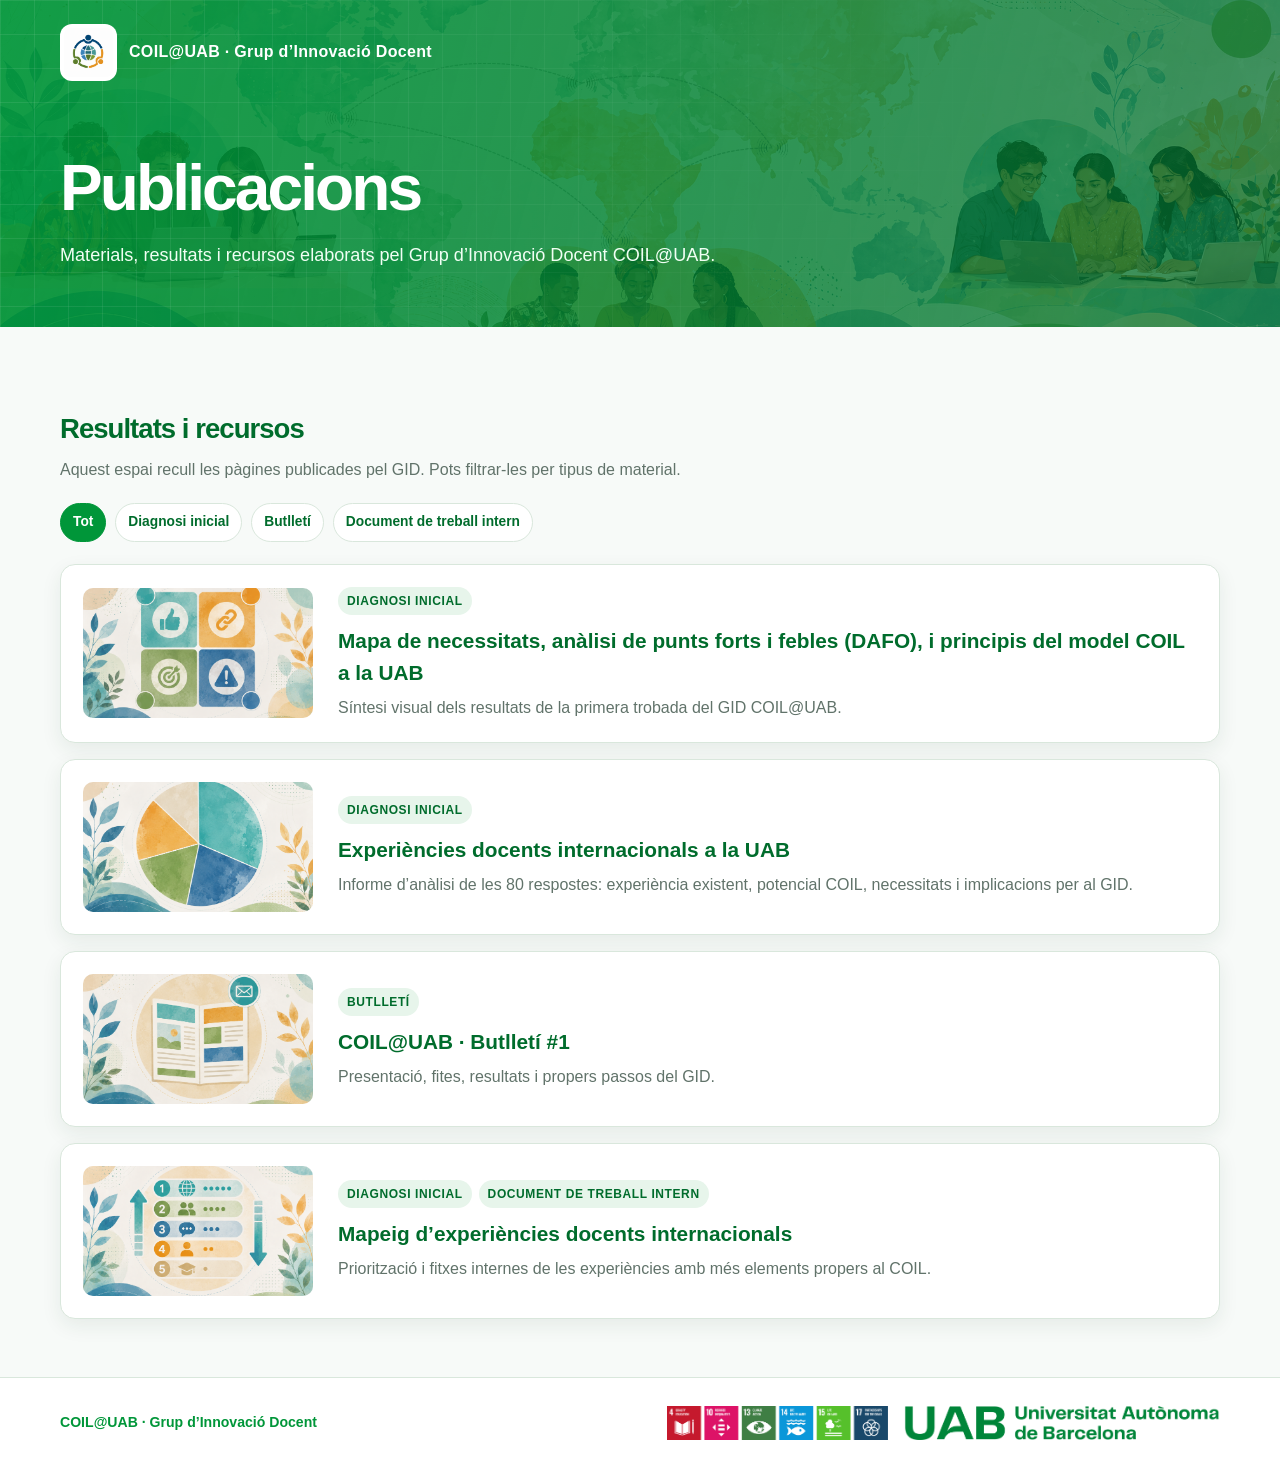
==== commit 0ebe45e2: "Corregeix la duplicació i els filtres de l'índex" ====
--- a/index.html
+++ b/index.html
@@ -1 +1,2 @@
-<!doctype html><html lang="ca"><head><meta charset="utf-8"><meta name="viewport" content="width=device-width,initial-scale=1"><title>COIL@UAB | Publicacions</title><link rel="stylesheet" href="site.css"><style>.index-hero .hero-content{padding-top:74px}.publication-list{display:grid;gap:16px}.publication{display:grid;grid-template-columns:230px 1fr;gap:25px;align-items:center;padding:22px;text-decoration:none;color:inherit}.publication:hover{transform:translateY(-3px);box-shadow:0 12px 24px rgba(20,65,38,.14)}.publication img{width:100%;height:130px;object-fit:cover;border-radius:10px}.tags{display:flex;flex-wrap:wrap;gap:7px}.tag{display:inline-block;padding:5px 9px;border-radius:999px;background:var(--uab-soft);color:var(--uab-dark);font-weight:800;font-size:.75rem;text-transform:uppercase;letter-spacing:.05em}.publication h3{margin:10px 0 7px;color:var(--uab-dark);font-size:1.3rem}.publication p{margin:0;color:var(--muted)}.filters{display:flex;flex-wrap:wrap;gap:9px;margin:0 0 22px}.filter{padding:8px 12px;border:1px solid var(--line);border-radius:999px;background:#fff;color:var(--uab-dark);font:inherit;font-size:.86rem;font-weight:800;cursor:pointer}.filter[aria-pressed="true"],.filter:hover{background:var(--uab);border-color:var(--uab);color:#fff}.publication[hidden]{display:none}@media(max-width:650px){.publication{grid-template-columns:1fr}.publication img{height:155px}}</style><script src="site-shell.js" defer></script></head><body><header class="site-hero index-hero"><div data-site-header></div><div class="wrap hero-content"><h1>Publicacions</h1><p class="lead">Materials, resultats i recursos elaborats pel Grup d’Innovació Docent COIL@UAB.</p></div></header><main class="wrap page-main"><section><h2 class="section-title">Resultats i recursos</h2><p class="section-intro">Aquest espai recull les pàgines publicades pel GID. Pots filtrar-les per tipus de material.</p><div class="filters" role="group" aria-label="Filtra les publicacions"><button class="filter" type="button" data-filter="tot" aria-pressed="true">Tot</button><button class="filter" type="button" data-filter="diagnosi" aria-pressed="false">Diagnosi inicial</button><button class="filter" type="button" data-filter="butlleti" aria-pressed="false">Butlletí</button><button class="filter" type="button" data-filter="intern" aria-pressed="false">Document de treball intern</button></div><div class="publication-list"><a class="publication card" data-tags="diagnosi" href="resultats-primera-trobada.html"><img src="COIL-UAB-Banner.png" alt="Mapa global i estudiants col·laborant"><div><div class="tags"><span class="tag">DIAGNOSI INICIAL</span></div><h3>Mapa de necessitats, anàlisi de punts forts i febles (DAFO), i principis del model COIL a la UAB</h3><p>Síntesi visual dels resultats de la primera trobada del GID COIL@UAB.</p></div></a><a class="publication card" data-tags="diagnosi" href="informe-enquesta.html"><img src="COIL-UAB-Banner.png" alt="Mapa global i estudiants col·laborant"><div><div class="tags"><span class="tag">DIAGNOSI INICIAL</span></div><h3>Experiències docents internacionals a la UAB</h3><p>Informe d’anàlisi de les 80 respostes: experiència existent, potencial COIL, necessitats i implicacions per al GID.</p></div></a><a class="publication card" data-tags="butlleti" href="butlleti-setembre-2026.html"><img src="COIL-UAB-Banner.png" alt="Mapa global i estudiants col·laborant"><div><div class="tags"><span class="tag">BUTLLETÍ</span></div><h3>COIL@UAB · Butlletí #1</h3><p>Presentació, fites, resultats i propers passos del GID.</p></div></a><a class="publication card" data-tags="diagnosi intern" href="mapeig-intern-experiencies-coil.html"><img src="llista.png" alt="Llista visual de priorització d’experiències"><div><div class="tags"><span class="tag">DIAGNOSI INICIAL</span><span class="tag">DOCUMENT DE TREBALL INTERN</span></div><h3>Mapeig d’experiències docents internacionals</h3><p>Priorització i fitxes internes de les experiències amb més elements propers al COIL.</p></div></a></div></section></main><footer class="site-footer" data-site-footer></footer><script>document.querySelectorAll('.filter').forEach(button=>button.addEventListener('click',()=>{const filter=button.dataset.filter;document.querySelectorAll('.filter').forEach(item=>item.setAttribute('aria-pressed',String(item===button)));document.querySelectorAll('.publication').forEach(item=>item.hidden=filter!=='tot'&&!item.dataset.tags.split(' ').includes(filter))}));</script></body></html><!doctype html><html lang="ca"><head><meta charset="utf-8"><meta name="viewport" content="width=device-width,initial-scale=1"><title>COIL@UAB | Publicacions</title><link rel="stylesheet" href="site.css"><style>.index-hero .hero-content{padding-top:74px}.publication-list{display:grid;gap:16px}.publication{display:grid;grid-template-columns:190px 1fr;gap:25px;align-items:center;padding:22px;text-decoration:none;color:inherit}.publication:hover{transform:translateY(-3px);box-shadow:0 12px 24px rgba(20,65,38,.14)}.publication img{width:100%;height:auto;aspect-ratio:4/3;object-fit:cover;border-radius:10px}.tag{display:inline-block;padding:5px 9px;border-radius:999px;background:var(--uab-soft);color:var(--uab-dark);font-weight:800;font-size:.75rem;text-transform:uppercase;letter-spacing:.05em}.publication h3{margin:10px 0 7px;color:var(--uab-dark);font-size:1.3rem}.publication p{margin:0;color:var(--muted)}.filters{display:flex;flex-wrap:wrap;gap:9px;margin:0 0 22px}.filter{padding:8px 12px;border:1px solid var(--line);border-radius:999px;background:#fff;color:var(--uab-dark);font:inherit;font-size:.86rem;font-weight:800;cursor:pointer}.filter[aria-pressed="true"],.filter:hover{background:var(--uab);border-color:var(--uab);color:#fff}.publication[hidden]{display:none}@media(max-width:650px){.publication{grid-template-columns:1fr}.publication img{height:auto}}</style><script src="site-shell.js" defer></script></head><body><header class="site-hero index-hero"><div data-site-header></div><div class="wrap hero-content"><h1>Publicacions</h1><p class="lead">Materials, resultats i recursos elaborats pel Grup d’Innovació Docent COIL@UAB.</p></div></header><main class="wrap page-main"><section><h2 class="section-title">Resultats i recursos</h2><p class="section-intro">Aquest espai recull les pàgines publicades pel GID. Pots filtrar-les per tipus de material.</p><div class="filters" role="group" aria-label="Filtra les publicacions"><button class="filter" type="button" data-filter="tot" aria-pressed="true">Tot</button><button class="filter" type="button" data-filter="diagnosi" aria-pressed="false">Diagnosi inicial</button><button class="filter" type="button" data-filter="butlleti" aria-pressed="false">Butlletí</button></div><div class="publication-list"><a class="publication card" data-tag="diagnosi" href="resultats-primera-trobada.html"><img src="COIL-UAB-Banner.png" alt="Mapa global i estudiants col·laborant"><div><span class="tag">DIAGNOSI INICIAL</span><h3>Mapa de necessitats, anàlisi de punts forts i febles (DAFO), i principis del model COIL a la UAB</h3><p>Síntesi visual dels resultats de la primera trobada del GID COIL@UAB.</p></div></a><a class="publication card" data-tag="diagnosi" href="informe-enquesta.html"><img src="COIL-UAB-Banner.png" alt="Mapa global i estudiants col·laborant"><div><span class="tag">DIAGNOSI INICIAL</span><h3>Experiències docents internacionals a la UAB</h3><p>Informe d’anàlisi de les 80 respostes: experiència existent, potencial COIL, necessitats i implicacions per al GID.</p></div></a><a class="publication card" data-tag="butlleti" href="butlleti-setembre-2026.html"><img src="COIL-UAB-Banner.png" alt="Mapa global i estudiants col·laborant"><div><span class="tag">BUTLLETÍ</span><h3>COIL@UAB · Butlletí #1</h3><p>Presentació, fites, resultats i propers passos del GID.</p></div></a></div></section></main><footer class="site-footer" data-site-footer></footer><script>document.querySelectorAll('.filter').forEach(button=>button.addEventListener('click',()=>{const filter=button.dataset.filter;document.querySelectorAll('.filter').forEach(item=>item.setAttribute('aria-pressed',String(item===button)));document.querySelectorAll('.publication').forEach(item=>item.hidden=filter!=='tot'&&item.dataset.tag!==filter)}));</script></body></html>
+<!doctype html><html lang="ca"><head><meta charset="utf-8"><meta name="viewport" content="width=device-width,initial-scale=1"><title>COIL@UAB | Publicacions</title><link rel="stylesheet" href="site.css"><style>.index-hero .hero-content{padding-top:74px}.publication-list{display:grid;gap:16px}.publication{display:grid;grid-template-columns:230px 1fr;gap:25px;align-items:center;padding:22px;text-decoration:none;color:inherit}.publication:hover{transform:translateY(-3px);box-shadow:0 12px 24px rgba(20,65,38,.14)}.publication img{width:100%;height:130px;object-fit:cover;border-radius:10px}.tags{display:flex;flex-wrap:wrap;gap:7px}.tag{display:inline-block;padding:5px 9px;border-radius:999px;background:var(--uab-soft);color:var(--uab-dark);font-weight:800;font-size:.75rem;text-transform:uppercase;letter-spacing:.05em}.publication h3{margin:10px 0 7px;color:var(--uab-dark);font-size:1.3rem}.publication p{margin:0;color:var(--muted)}.filters{display:flex;flex-wrap:wrap;gap:9px;margin:0 0 22px}.filter{padding:8px 12px;border:1px solid var(--line);border-radius:999px;background:#fff;color:var(--uab-dark);font:inherit;font-size:.86rem;font-weight:800;cursor:pointer}.filter[aria-pressed="true"],.filter:hover{background:var(--uab);border-color:var(--uab);color:#fff}.publication[hidden]{display:none}body>header:not(:first-of-type),body>main:not(:first-of-type),body>footer:not(:first-of-type){display:none}@media(max-width:650px){.publication{grid-template-columns:1fr}.publication img{height:155px}}</style><script src="site-shell.js" defer></script></head><body><header class="site-hero index-hero"><div data-site-header></div><div class="wrap hero-content"><h1>Publicacions</h1><p class="lead">Materials, resultats i recursos elaborats pel Grup d’Innovació Docent COIL@UAB.</p></div></header><main class="wrap page-main"><section><h2 class="section-title">Resultats i recursos</h2><p class="section-intro">Aquest espai recull les pàgines publicades pel GID. Pots filtrar-les per tipus de material.</p><div class="filters" role="group" aria-label="Filtra les publicacions"><button class="filter" type="button" data-filter="tot" aria-pressed="true">Tot</button><button class="filter" type="button" data-filter="diagnosi" aria-pressed="false">Diagnosi inicial</button><button class="filter" type="button" data-filter="butlleti" aria-pressed="false">Butlletí</button><button class="filter" type="button" data-filter="intern" aria-pressed="false">Document de treball intern</button></div><div class="publication-list"><a class="publication card" data-tags="diagnosi" href="resultats-primera-trobada.html"><img src="COIL-UAB-Banner.png" alt="Mapa global i estudiants col·laborant"><div><div class="tags"><span class="tag">DIAGNOSI INICIAL</span></div><h3>Mapa de necessitats, anàlisi de punts forts i febles (DAFO), i principis del model COIL a la UAB</h3><p>Síntesi visual dels resultats de la primera trobada del GID COIL@UAB.</p></div></a><a class="publication card" data-tags="diagnosi" href="informe-enquesta.html"><img src="COIL-UAB-Banner.png" alt="Mapa global i estudiants col·laborant"><div><div class="tags"><span class="tag">DIAGNOSI INICIAL</span></div><h3>Experiències docents internacionals a la UAB</h3><p>Informe d’anàlisi de les 80 respostes: experiència existent, potencial COIL, necessitats i implicacions per al GID.</p></div></a><a class="publication card" data-tags="butlleti" href="butlleti-setembre-2026.html"><img src="COIL-UAB-Banner.png" alt="Mapa global i estudiants col·laborant"><div><div class="tags"><span class="tag">BUTLLETÍ</span></div><h3>COIL@UAB · Butlletí #1</h3><p>Presentació, fites, resultats i propers passos del GID.</p></div></a><a class="publication card" data-tags="diagnosi intern" href="mapeig-intern-experiencies-coil.html"><img src="llista.png" alt="Llista visual de priorització d’experiències"><div><div class="tags"><span class="tag">DIAGNOSI INICIAL</span><span class="tag">DOCUMENT DE TREBALL INTERN</span></div><h3>Mapeig d’experiències docents internacionals</h3><p>Priorització i fitxes internes de les experiències amb més elements propers al COIL.</p></div></a></div></section></main><footer class="site-footer" data-site-footer></footer><script>document.querySelectorAll('.filter').forEach(button=>button.addEventListener('click',()=>{const filter=button.dataset.filter;document.querySelectorAll('.filter').forEach(item=>item.setAttribute('aria-pressed',String(item===button)));document.querySelectorAll('.publication').forEach(item=>item.hidden=filter!=='tot'&&!item.dataset.tags.split(' ').includes(filter))}));</script></body></html>
+
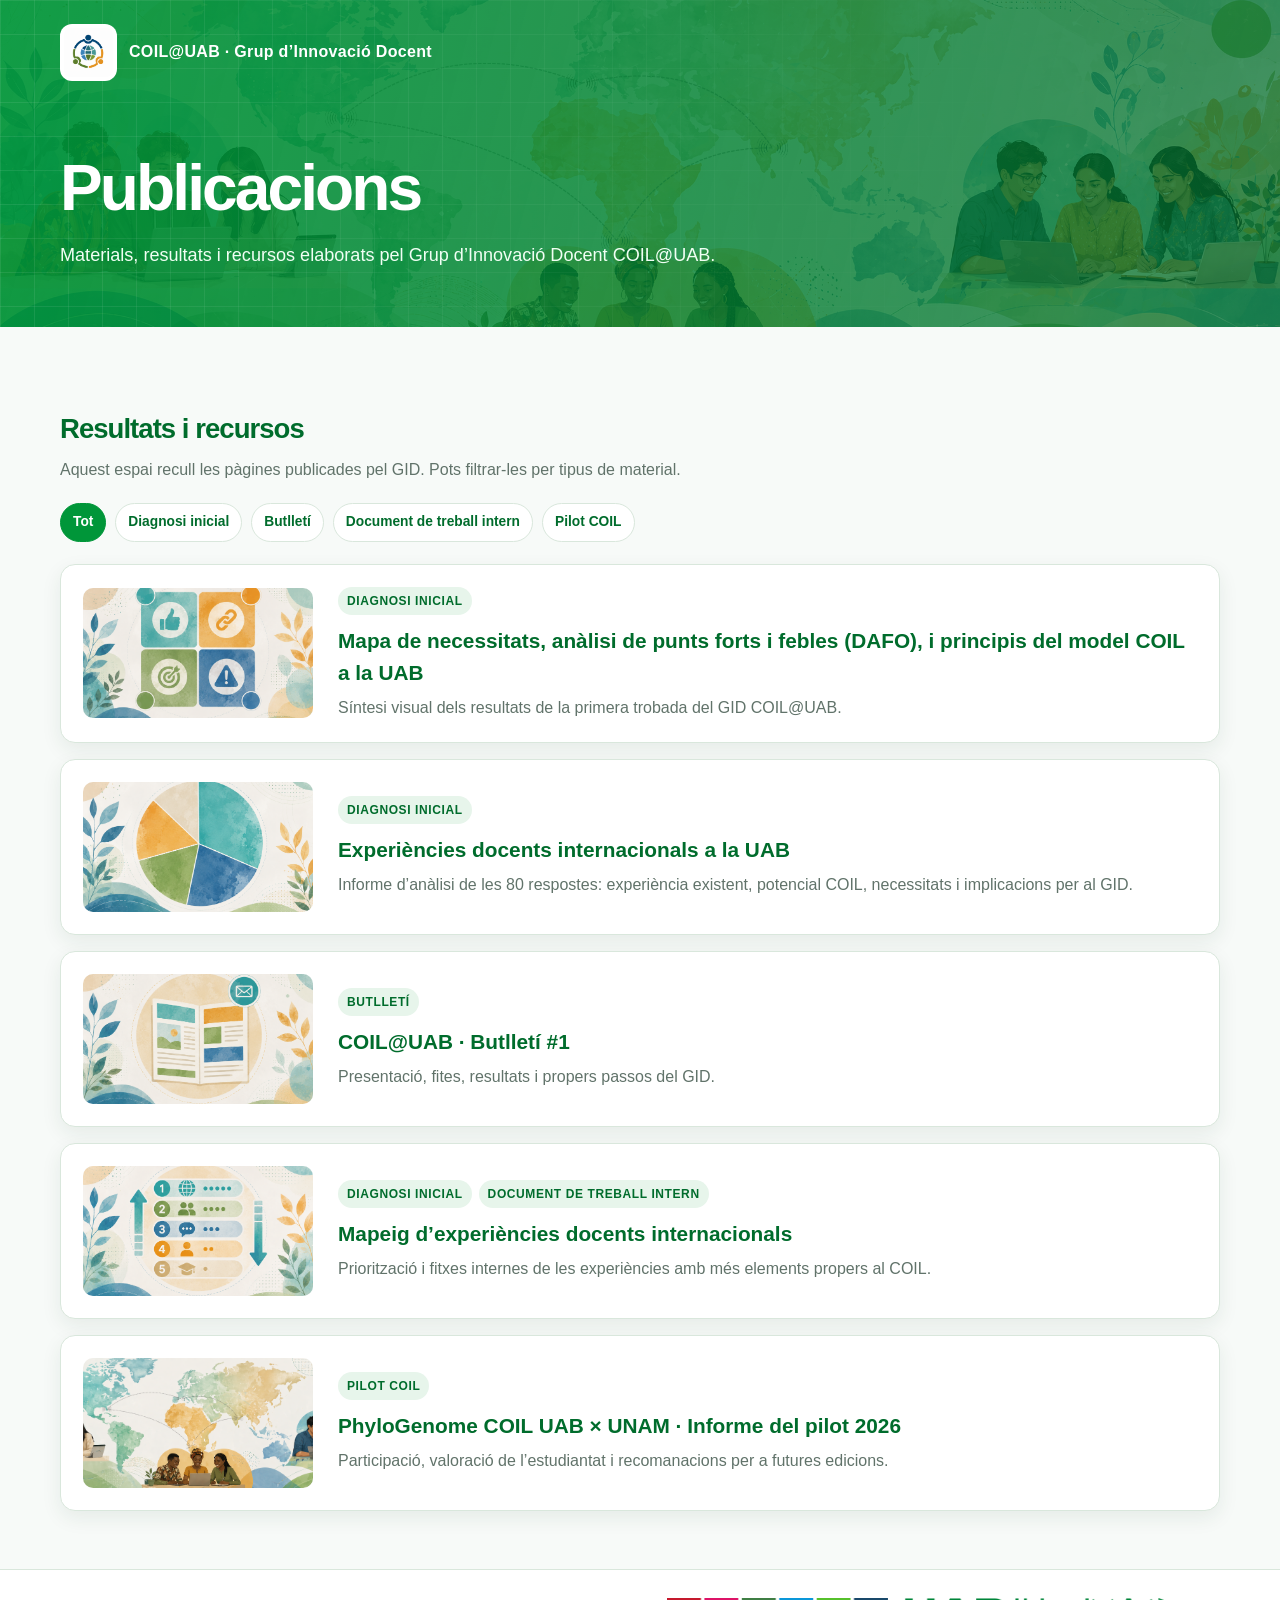
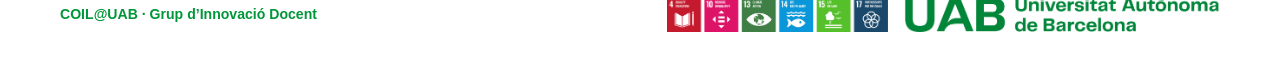
==== commit 8d3a6237: "Afegeix l'informe del pilot PhyloGenome a l'índex" ====
--- a/index.html
+++ b/index.html
@@ -1,2 +1 @@
-<!doctype html><html lang="ca"><head><meta charset="utf-8"><meta name="viewport" content="width=device-width,initial-scale=1"><title>COIL@UAB | Publicacions</title><link rel="stylesheet" href="site.css"><style>.index-hero .hero-content{padding-top:74px}.publication-list{display:grid;gap:16px}.publication{display:grid;grid-template-columns:230px 1fr;gap:25px;align-items:center;padding:22px;text-decoration:none;color:inherit}.publication:hover{transform:translateY(-3px);box-shadow:0 12px 24px rgba(20,65,38,.14)}.publication img{width:100%;height:130px;object-fit:cover;border-radius:10px}.tags{display:flex;flex-wrap:wrap;gap:7px}.tag{display:inline-block;padding:5px 9px;border-radius:999px;background:var(--uab-soft);color:var(--uab-dark);font-weight:800;font-size:.75rem;text-transform:uppercase;letter-spacing:.05em}.publication h3{margin:10px 0 7px;color:var(--uab-dark);font-size:1.3rem}.publication p{margin:0;color:var(--muted)}.filters{display:flex;flex-wrap:wrap;gap:9px;margin:0 0 22px}.filter{padding:8px 12px;border:1px solid var(--line);border-radius:999px;background:#fff;color:var(--uab-dark);font:inherit;font-size:.86rem;font-weight:800;cursor:pointer}.filter[aria-pressed="true"],.filter:hover{background:var(--uab);border-color:var(--uab);color:#fff}.publication[hidden]{display:none}body>header:not(:first-of-type),body>main:not(:first-of-type),body>footer:not(:first-of-type){display:none}@media(max-width:650px){.publication{grid-template-columns:1fr}.publication img{height:155px}}</style><script src="site-shell.js" defer></script></head><body><header class="site-hero index-hero"><div data-site-header></div><div class="wrap hero-content"><h1>Publicacions</h1><p class="lead">Materials, resultats i recursos elaborats pel Grup d’Innovació Docent COIL@UAB.</p></div></header><main class="wrap page-main"><section><h2 class="section-title">Resultats i recursos</h2><p class="section-intro">Aquest espai recull les pàgines publicades pel GID. Pots filtrar-les per tipus de material.</p><div class="filters" role="group" aria-label="Filtra les publicacions"><button class="filter" type="button" data-filter="tot" aria-pressed="true">Tot</button><button class="filter" type="button" data-filter="diagnosi" aria-pressed="false">Diagnosi inicial</button><button class="filter" type="button" data-filter="butlleti" aria-pressed="false">Butlletí</button><button class="filter" type="button" data-filter="intern" aria-pressed="false">Document de treball intern</button></div><div class="publication-list"><a class="publication card" data-tags="diagnosi" href="resultats-primera-trobada.html"><img src="COIL-UAB-Banner.png" alt="Mapa global i estudiants col·laborant"><div><div class="tags"><span class="tag">DIAGNOSI INICIAL</span></div><h3>Mapa de necessitats, anàlisi de punts forts i febles (DAFO), i principis del model COIL a la UAB</h3><p>Síntesi visual dels resultats de la primera trobada del GID COIL@UAB.</p></div></a><a class="publication card" data-tags="diagnosi" href="informe-enquesta.html"><img src="COIL-UAB-Banner.png" alt="Mapa global i estudiants col·laborant"><div><div class="tags"><span class="tag">DIAGNOSI INICIAL</span></div><h3>Experiències docents internacionals a la UAB</h3><p>Informe d’anàlisi de les 80 respostes: experiència existent, potencial COIL, necessitats i implicacions per al GID.</p></div></a><a class="publication card" data-tags="butlleti" href="butlleti-setembre-2026.html"><img src="COIL-UAB-Banner.png" alt="Mapa global i estudiants col·laborant"><div><div class="tags"><span class="tag">BUTLLETÍ</span></div><h3>COIL@UAB · Butlletí #1</h3><p>Presentació, fites, resultats i propers passos del GID.</p></div></a><a class="publication card" data-tags="diagnosi intern" href="mapeig-intern-experiencies-coil.html"><img src="llista.png" alt="Llista visual de priorització d’experiències"><div><div class="tags"><span class="tag">DIAGNOSI INICIAL</span><span class="tag">DOCUMENT DE TREBALL INTERN</span></div><h3>Mapeig d’experiències docents internacionals</h3><p>Priorització i fitxes internes de les experiències amb més elements propers al COIL.</p></div></a></div></section></main><footer class="site-footer" data-site-footer></footer><script>document.querySelectorAll('.filter').forEach(button=>button.addEventListener('click',()=>{const filter=button.dataset.filter;document.querySelectorAll('.filter').forEach(item=>item.setAttribute('aria-pressed',String(item===button)));document.querySelectorAll('.publication').forEach(item=>item.hidden=filter!=='tot'&&!item.dataset.tags.split(' ').includes(filter))}));</script></body></html>
-
+<!doctype html><html lang="ca"><head><meta charset="utf-8"><meta name="viewport" content="width=device-width,initial-scale=1"><title>COIL@UAB | Publicacions</title><link rel="stylesheet" href="site.css"><style>.index-hero .hero-content{padding-top:74px}.publication-list{display:grid;gap:16px}.publication{display:grid;grid-template-columns:230px 1fr;gap:25px;align-items:center;padding:22px;text-decoration:none;color:inherit}.publication:hover{transform:translateY(-3px);box-shadow:0 12px 24px rgba(20,65,38,.14)}.publication img{width:100%;height:130px;object-fit:cover;border-radius:10px}.tags{display:flex;flex-wrap:wrap;gap:7px}.tag{display:inline-block;padding:5px 9px;border-radius:999px;background:var(--uab-soft);color:var(--uab-dark);font-weight:800;font-size:.75rem;text-transform:uppercase;letter-spacing:.05em}.publication h3{margin:10px 0 7px;color:var(--uab-dark);font-size:1.3rem}.publication p{margin:0;color:var(--muted)}.filters{display:flex;flex-wrap:wrap;gap:9px;margin:0 0 22px}.filter{padding:8px 12px;border:1px solid var(--line);border-radius:999px;background:#fff;color:var(--uab-dark);font:inherit;font-size:.86rem;font-weight:800;cursor:pointer}.filter[aria-pressed="true"],.filter:hover{background:var(--uab);border-color:var(--uab);color:#fff}.publication[hidden]{display:none}body>header:not(:first-of-type),body>main:not(:first-of-type),body>footer:not(:first-of-type){display:none}@media(max-width:650px){.publication{grid-template-columns:1fr}.publication img{height:155px}}</style><script src="site-shell.js" defer></script></head><body><header class="site-hero index-hero"><div data-site-header></div><div class="wrap hero-content"><h1>Publicacions</h1><p class="lead">Materials, resultats i recursos elaborats pel Grup d’Innovació Docent COIL@UAB.</p></div></header><main class="wrap page-main"><section><h2 class="section-title">Resultats i recursos</h2><p class="section-intro">Aquest espai recull les pàgines publicades pel GID. Pots filtrar-les per tipus de material.</p><div class="filters" role="group" aria-label="Filtra les publicacions"><button class="filter" type="button" data-filter="tot" aria-pressed="true">Tot</button><button class="filter" type="button" data-filter="diagnosi" aria-pressed="false">Diagnosi inicial</button><button class="filter" type="button" data-filter="butlleti" aria-pressed="false">Butlletí</button><button class="filter" type="button" data-filter="intern" aria-pressed="false">Document de treball intern</button><button class="filter" type="button" data-filter="pilot" aria-pressed="false">Pilot COIL</button></div><div class="publication-list"><a class="publication card" data-tags="diagnosi" href="resultats-primera-trobada.html"><img src="COIL-UAB-Banner.png" alt="Mapa global i estudiants col·laborant"><div><div class="tags"><span class="tag">DIAGNOSI INICIAL</span></div><h3>Mapa de necessitats, anàlisi de punts forts i febles (DAFO), i principis del model COIL a la UAB</h3><p>Síntesi visual dels resultats de la primera trobada del GID COIL@UAB.</p></div></a><a class="publication card" data-tags="diagnosi" href="informe-enquesta.html"><img src="COIL-UAB-Banner.png" alt="Mapa global i estudiants col·laborant"><div><div class="tags"><span class="tag">DIAGNOSI INICIAL</span></div><h3>Experiències docents internacionals a la UAB</h3><p>Informe d’anàlisi de les 80 respostes: experiència existent, potencial COIL, necessitats i implicacions per al GID.</p></div></a><a class="publication card" data-tags="butlleti" href="butlleti-setembre-2026.html"><img src="COIL-UAB-Banner.png" alt="Mapa global i estudiants col·laborant"><div><div class="tags"><span class="tag">BUTLLETÍ</span></div><h3>COIL@UAB · Butlletí #1</h3><p>Presentació, fites, resultats i propers passos del GID.</p></div></a><a class="publication card" data-tags="diagnosi intern" href="mapeig-intern-experiencies-coil.html"><img src="llista.png" alt="Llista visual de priorització d’experiències"><div><div class="tags"><span class="tag">DIAGNOSI INICIAL</span><span class="tag">DOCUMENT DE TREBALL INTERN</span></div><h3>Mapeig d’experiències docents internacionals</h3><p>Priorització i fitxes internes de les experiències amb més elements propers al COIL.</p></div></a><a class="publication card" data-tags="pilot" href="informe-phylogenom-coil-2026.html"><img src="COIL-UAB-Banner.png" alt="Estudiants col·laborant en un projecte internacional"><div><div class="tags"><span class="tag">PILOT COIL</span></div><h3>PhyloGenome COIL UAB × UNAM · Informe del pilot 2026</h3><p>Participació, valoració de l’estudiantat i recomanacions per a futures edicions.</p></div></a></div></section></main><footer class="site-footer" data-site-footer></footer><script>const catalogue=document.querySelector('main .publication-list');const filters=catalogue.closest('section').querySelectorAll('.filter');filters.forEach(button=>button.addEventListener('click',()=>{const filter=button.dataset.filter;filters.forEach(item=>item.setAttribute('aria-pressed',String(item===button)));catalogue.querySelectorAll('.publication').forEach(item=>{const tags=(item.dataset.tags||item.dataset.tag||'').split(' ');item.hidden=filter!=='tot'&&!tags.includes(filter)});}));</script></body></html>
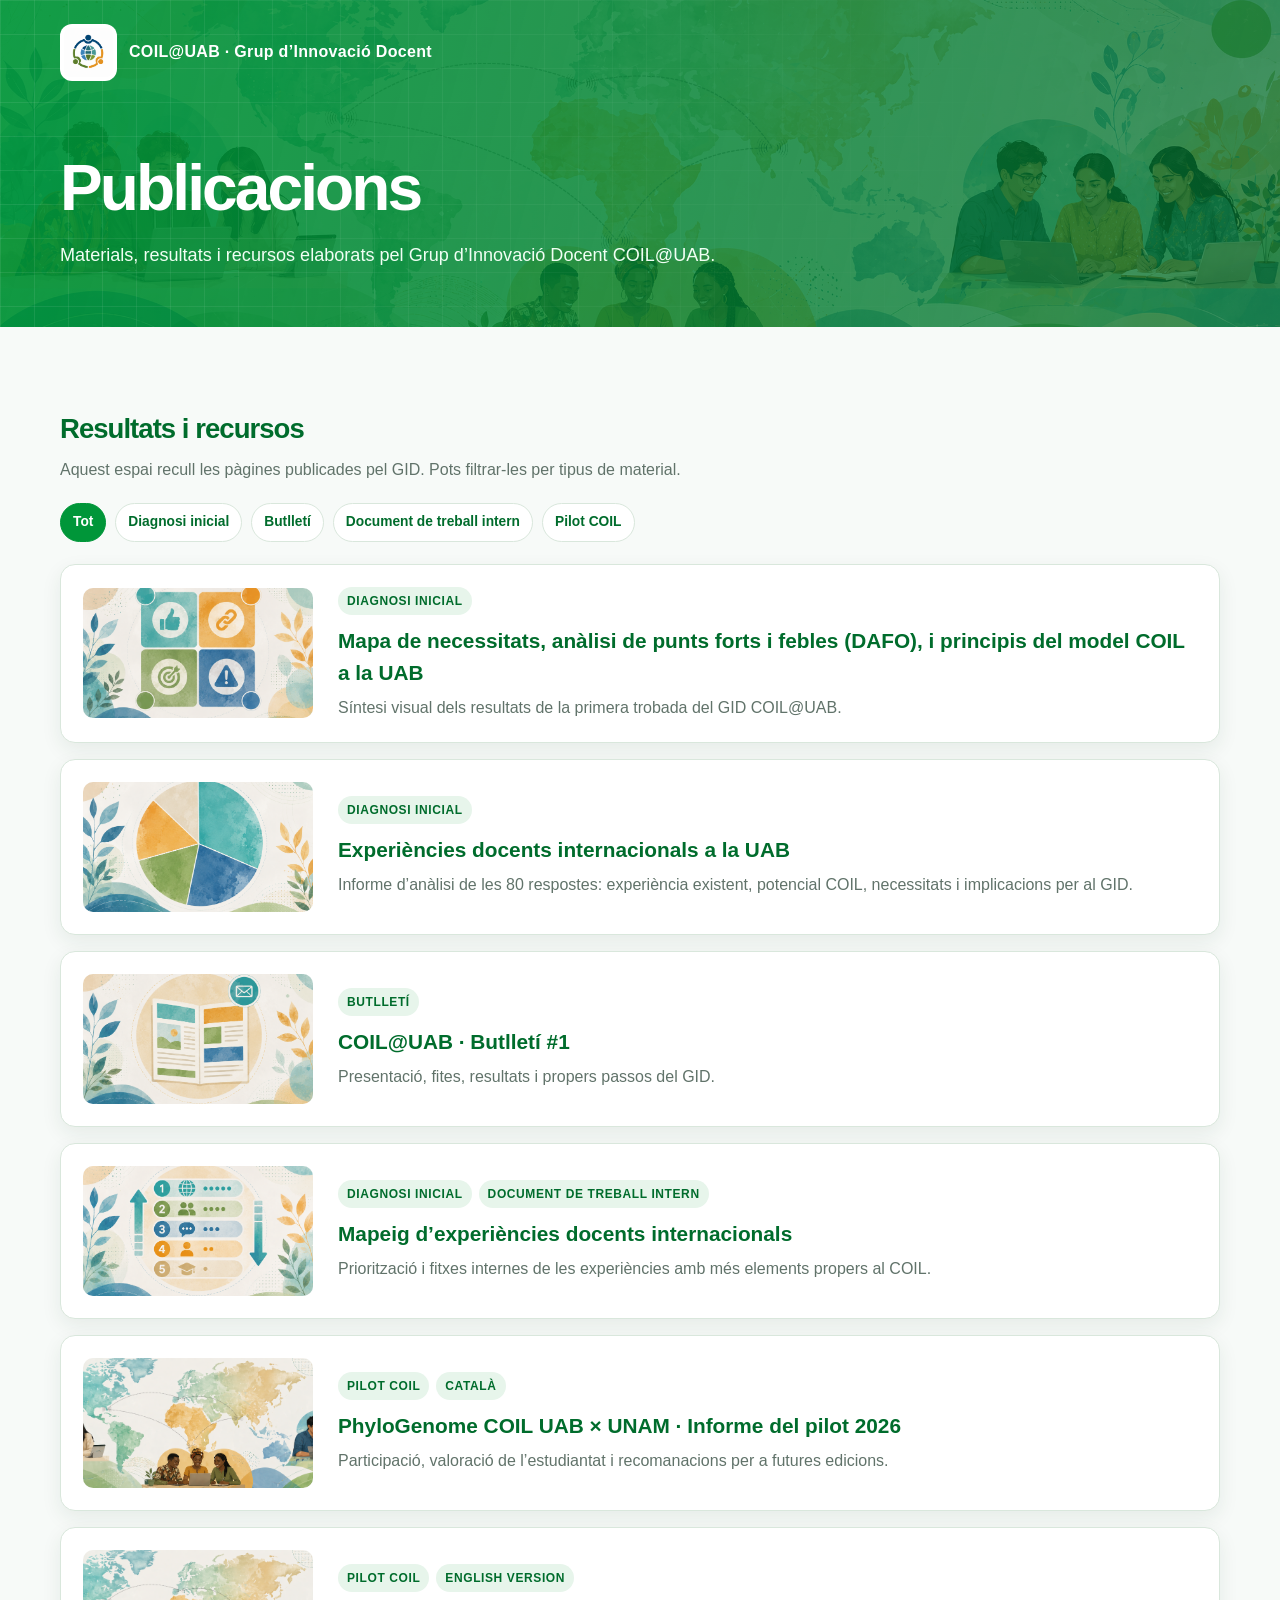
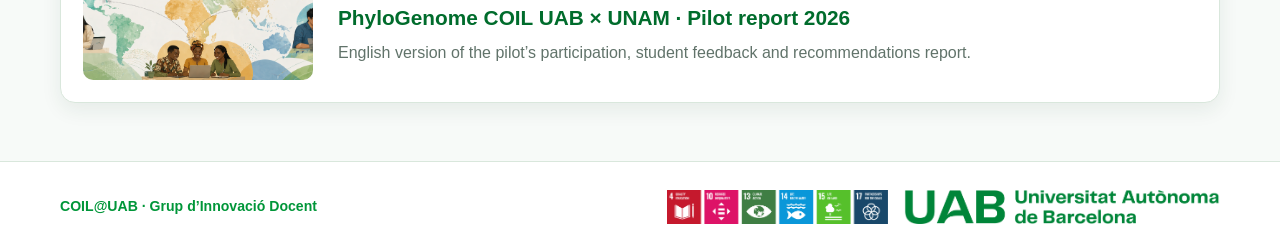
==== commit 5e862c3f: "Add English PhyloGenome pilot report to publications index" ====
--- a/index.html
+++ b/index.html
@@ -1 +1,2 @@
-<!doctype html><html lang="ca"><head><meta charset="utf-8"><meta name="viewport" content="width=device-width,initial-scale=1"><title>COIL@UAB | Publicacions</title><link rel="stylesheet" href="site.css"><style>.index-hero .hero-content{padding-top:74px}.publication-list{display:grid;gap:16px}.publication{display:grid;grid-template-columns:230px 1fr;gap:25px;align-items:center;padding:22px;text-decoration:none;color:inherit}.publication:hover{transform:translateY(-3px);box-shadow:0 12px 24px rgba(20,65,38,.14)}.publication img{width:100%;height:130px;object-fit:cover;border-radius:10px}.tags{display:flex;flex-wrap:wrap;gap:7px}.tag{display:inline-block;padding:5px 9px;border-radius:999px;background:var(--uab-soft);color:var(--uab-dark);font-weight:800;font-size:.75rem;text-transform:uppercase;letter-spacing:.05em}.publication h3{margin:10px 0 7px;color:var(--uab-dark);font-size:1.3rem}.publication p{margin:0;color:var(--muted)}.filters{display:flex;flex-wrap:wrap;gap:9px;margin:0 0 22px}.filter{padding:8px 12px;border:1px solid var(--line);border-radius:999px;background:#fff;color:var(--uab-dark);font:inherit;font-size:.86rem;font-weight:800;cursor:pointer}.filter[aria-pressed="true"],.filter:hover{background:var(--uab);border-color:var(--uab);color:#fff}.publication[hidden]{display:none}body>header:not(:first-of-type),body>main:not(:first-of-type),body>footer:not(:first-of-type){display:none}@media(max-width:650px){.publication{grid-template-columns:1fr}.publication img{height:155px}}</style><script src="site-shell.js" defer></script></head><body><header class="site-hero index-hero"><div data-site-header></div><div class="wrap hero-content"><h1>Publicacions</h1><p class="lead">Materials, resultats i recursos elaborats pel Grup d’Innovació Docent COIL@UAB.</p></div></header><main class="wrap page-main"><section><h2 class="section-title">Resultats i recursos</h2><p class="section-intro">Aquest espai recull les pàgines publicades pel GID. Pots filtrar-les per tipus de material.</p><div class="filters" role="group" aria-label="Filtra les publicacions"><button class="filter" type="button" data-filter="tot" aria-pressed="true">Tot</button><button class="filter" type="button" data-filter="diagnosi" aria-pressed="false">Diagnosi inicial</button><button class="filter" type="button" data-filter="butlleti" aria-pressed="false">Butlletí</button><button class="filter" type="button" data-filter="intern" aria-pressed="false">Document de treball intern</button><button class="filter" type="button" data-filter="pilot" aria-pressed="false">Pilot COIL</button></div><div class="publication-list"><a class="publication card" data-tags="diagnosi" href="resultats-primera-trobada.html"><img src="COIL-UAB-Banner.png" alt="Mapa global i estudiants col·laborant"><div><div class="tags"><span class="tag">DIAGNOSI INICIAL</span></div><h3>Mapa de necessitats, anàlisi de punts forts i febles (DAFO), i principis del model COIL a la UAB</h3><p>Síntesi visual dels resultats de la primera trobada del GID COIL@UAB.</p></div></a><a class="publication card" data-tags="diagnosi" href="informe-enquesta.html"><img src="COIL-UAB-Banner.png" alt="Mapa global i estudiants col·laborant"><div><div class="tags"><span class="tag">DIAGNOSI INICIAL</span></div><h3>Experiències docents internacionals a la UAB</h3><p>Informe d’anàlisi de les 80 respostes: experiència existent, potencial COIL, necessitats i implicacions per al GID.</p></div></a><a class="publication card" data-tags="butlleti" href="butlleti-setembre-2026.html"><img src="COIL-UAB-Banner.png" alt="Mapa global i estudiants col·laborant"><div><div class="tags"><span class="tag">BUTLLETÍ</span></div><h3>COIL@UAB · Butlletí #1</h3><p>Presentació, fites, resultats i propers passos del GID.</p></div></a><a class="publication card" data-tags="diagnosi intern" href="mapeig-intern-experiencies-coil.html"><img src="llista.png" alt="Llista visual de priorització d’experiències"><div><div class="tags"><span class="tag">DIAGNOSI INICIAL</span><span class="tag">DOCUMENT DE TREBALL INTERN</span></div><h3>Mapeig d’experiències docents internacionals</h3><p>Priorització i fitxes internes de les experiències amb més elements propers al COIL.</p></div></a><a class="publication card" data-tags="pilot" href="informe-phylogenom-coil-2026.html"><img src="COIL-UAB-Banner.png" alt="Estudiants col·laborant en un projecte internacional"><div><div class="tags"><span class="tag">PILOT COIL</span></div><h3>PhyloGenome COIL UAB × UNAM · Informe del pilot 2026</h3><p>Participació, valoració de l’estudiantat i recomanacions per a futures edicions.</p></div></a></div></section></main><footer class="site-footer" data-site-footer></footer><script>const catalogue=document.querySelector('main .publication-list');const filters=catalogue.closest('section').querySelectorAll('.filter');filters.forEach(button=>button.addEventListener('click',()=>{const filter=button.dataset.filter;filters.forEach(item=>item.setAttribute('aria-pressed',String(item===button)));catalogue.querySelectorAll('.publication').forEach(item=>{const tags=(item.dataset.tags||item.dataset.tag||'').split(' ');item.hidden=filter!=='tot'&&!tags.includes(filter)});}));</script></body></html>
+<!doctype html><html lang="ca"><head><meta charset="utf-8"><meta name="viewport" content="width=device-width,initial-scale=1"><title>COIL@UAB | Publicacions</title><link rel="stylesheet" href="site.css"><style>.index-hero .hero-content{padding-top:74px}.publication-list{display:grid;gap:16px}.publication{display:grid;grid-template-columns:230px 1fr;gap:25px;align-items:center;padding:22px;text-decoration:none;color:inherit}.publication:hover{transform:translateY(-3px);box-shadow:0 12px 24px rgba(20,65,38,.14)}.publication img{width:100%;height:130px;object-fit:cover;border-radius:10px}.tags{display:flex;flex-wrap:wrap;gap:7px}.tag{display:inline-block;padding:5px 9px;border-radius:999px;background:var(--uab-soft);color:var(--uab-dark);font-weight:800;font-size:.75rem;text-transform:uppercase;letter-spacing:.05em}.publication h3{margin:10px 0 7px;color:var(--uab-dark);font-size:1.3rem}.publication p{margin:0;color:var(--muted)}.filters{display:flex;flex-wrap:wrap;gap:9px;margin:0 0 22px}.filter{padding:8px 12px;border:1px solid var(--line);border-radius:999px;background:#fff;color:var(--uab-dark);font:inherit;font-size:.86rem;font-weight:800;cursor:pointer}.filter[aria-pressed="true"],.filter:hover{background:var(--uab);border-color:var(--uab);color:#fff}.publication[hidden]{display:none}body>header:not(:first-of-type),body>main:not(:first-of-type),body>footer:not(:first-of-type){display:none}@media(max-width:650px){.publication{grid-template-columns:1fr}.publication img{height:155px}}</style><script src="site-shell.js" defer></script></head><body><header class="site-hero index-hero"><div data-site-header></div><div class="wrap hero-content"><h1>Publicacions</h1><p class="lead">Materials, resultats i recursos elaborats pel Grup d’Innovació Docent COIL@UAB.</p></div></header><main class="wrap page-main"><section><h2 class="section-title">Resultats i recursos</h2><p class="section-intro">Aquest espai recull les pàgines publicades pel GID. Pots filtrar-les per tipus de material.</p><div class="filters" role="group" aria-label="Filtra les publicacions"><button class="filter" type="button" data-filter="tot" aria-pressed="true">Tot</button><button class="filter" type="button" data-filter="diagnosi" aria-pressed="false">Diagnosi inicial</button><button class="filter" type="button" data-filter="butlleti" aria-pressed="false">Butlletí</button><button class="filter" type="button" data-filter="intern" aria-pressed="false">Document de treball intern</button><button class="filter" type="button" data-filter="pilot" aria-pressed="false">Pilot COIL</button></div><div class="publication-list"><a class="publication card" data-tags="diagnosi" href="resultats-primera-trobada.html"><img src="COIL-UAB-Banner.png" alt="Mapa global i estudiants col·laborant"><div><div class="tags"><span class="tag">DIAGNOSI INICIAL</span></div><h3>Mapa de necessitats, anàlisi de punts forts i febles (DAFO), i principis del model COIL a la UAB</h3><p>Síntesi visual dels resultats de la primera trobada del GID COIL@UAB.</p></div></a><a class="publication card" data-tags="diagnosi" href="informe-enquesta.html"><img src="COIL-UAB-Banner.png" alt="Mapa global i estudiants col·laborant"><div><div class="tags"><span class="tag">DIAGNOSI INICIAL</span></div><h3>Experiències docents internacionals a la UAB</h3><p>Informe d’anàlisi de les 80 respostes: experiència existent, potencial COIL, necessitats i implicacions per al GID.</p></div></a><a class="publication card" data-tags="butlleti" href="butlleti-setembre-2026.html"><img src="COIL-UAB-Banner.png" alt="Mapa global i estudiants col·laborant"><div><div class="tags"><span class="tag">BUTLLETÍ</span></div><h3>COIL@UAB · Butlletí #1</h3><p>Presentació, fites, resultats i propers passos del GID.</p></div></a><a class="publication card" data-tags="diagnosi intern" href="mapeig-intern-experiencies-coil.html"><img src="llista.png" alt="Llista visual de priorització d’experiències"><div><div class="tags"><span class="tag">DIAGNOSI INICIAL</span><span class="tag">DOCUMENT DE TREBALL INTERN</span></div><h3>Mapeig d’experiències docents internacionals</h3><p>Priorització i fitxes internes de les experiències amb més elements propers al COIL.</p></div></a><a class="publication card" data-tags="pilot" href="informe-phylogenom-coil-2026.html"><img src="COIL-UAB-Banner.png" alt="Estudiants col·laborant en un projecte internacional"><div><div class="tags"><span class="tag">PILOT COIL</span><span class="tag">CATALÀ</span></div><h3>PhyloGenome COIL UAB × UNAM · Informe del pilot 2026</h3><p>Participació, valoració de l’estudiantat i recomanacions per a futures edicions.</p></div></a><a class="publication card" data-tags="pilot" href="phylogenom-coil-report-2026-en.html"><img src="COIL-UAB-Banner.png" alt="Students collaborating on an international project"><div><div class="tags"><span class="tag">PILOT COIL</span><span class="tag">ENGLISH VERSION</span></div><h3>PhyloGenome COIL UAB × UNAM · Pilot report 2026</h3><p>English version of the pilot’s participation, student feedback and recommendations report.</p></div></a></div></section></main><footer class="site-footer" data-site-footer></footer><script>const catalogue=document.querySelector('main .publication-list');const filters=catalogue.closest('section').querySelectorAll('.filter');filters.forEach(button=>button.addEventListener('click',()=>{const filter=button.dataset.filter;filters.forEach(item=>item.setAttribute('aria-pressed',String(item===button)));catalogue.querySelectorAll('.publication').forEach(item=>{const tags=(item.dataset.tags||item.dataset.tag||'').split(' ');item.hidden=filter!=='tot'&&!tags.includes(filter)};}));</script></body></html>
+
